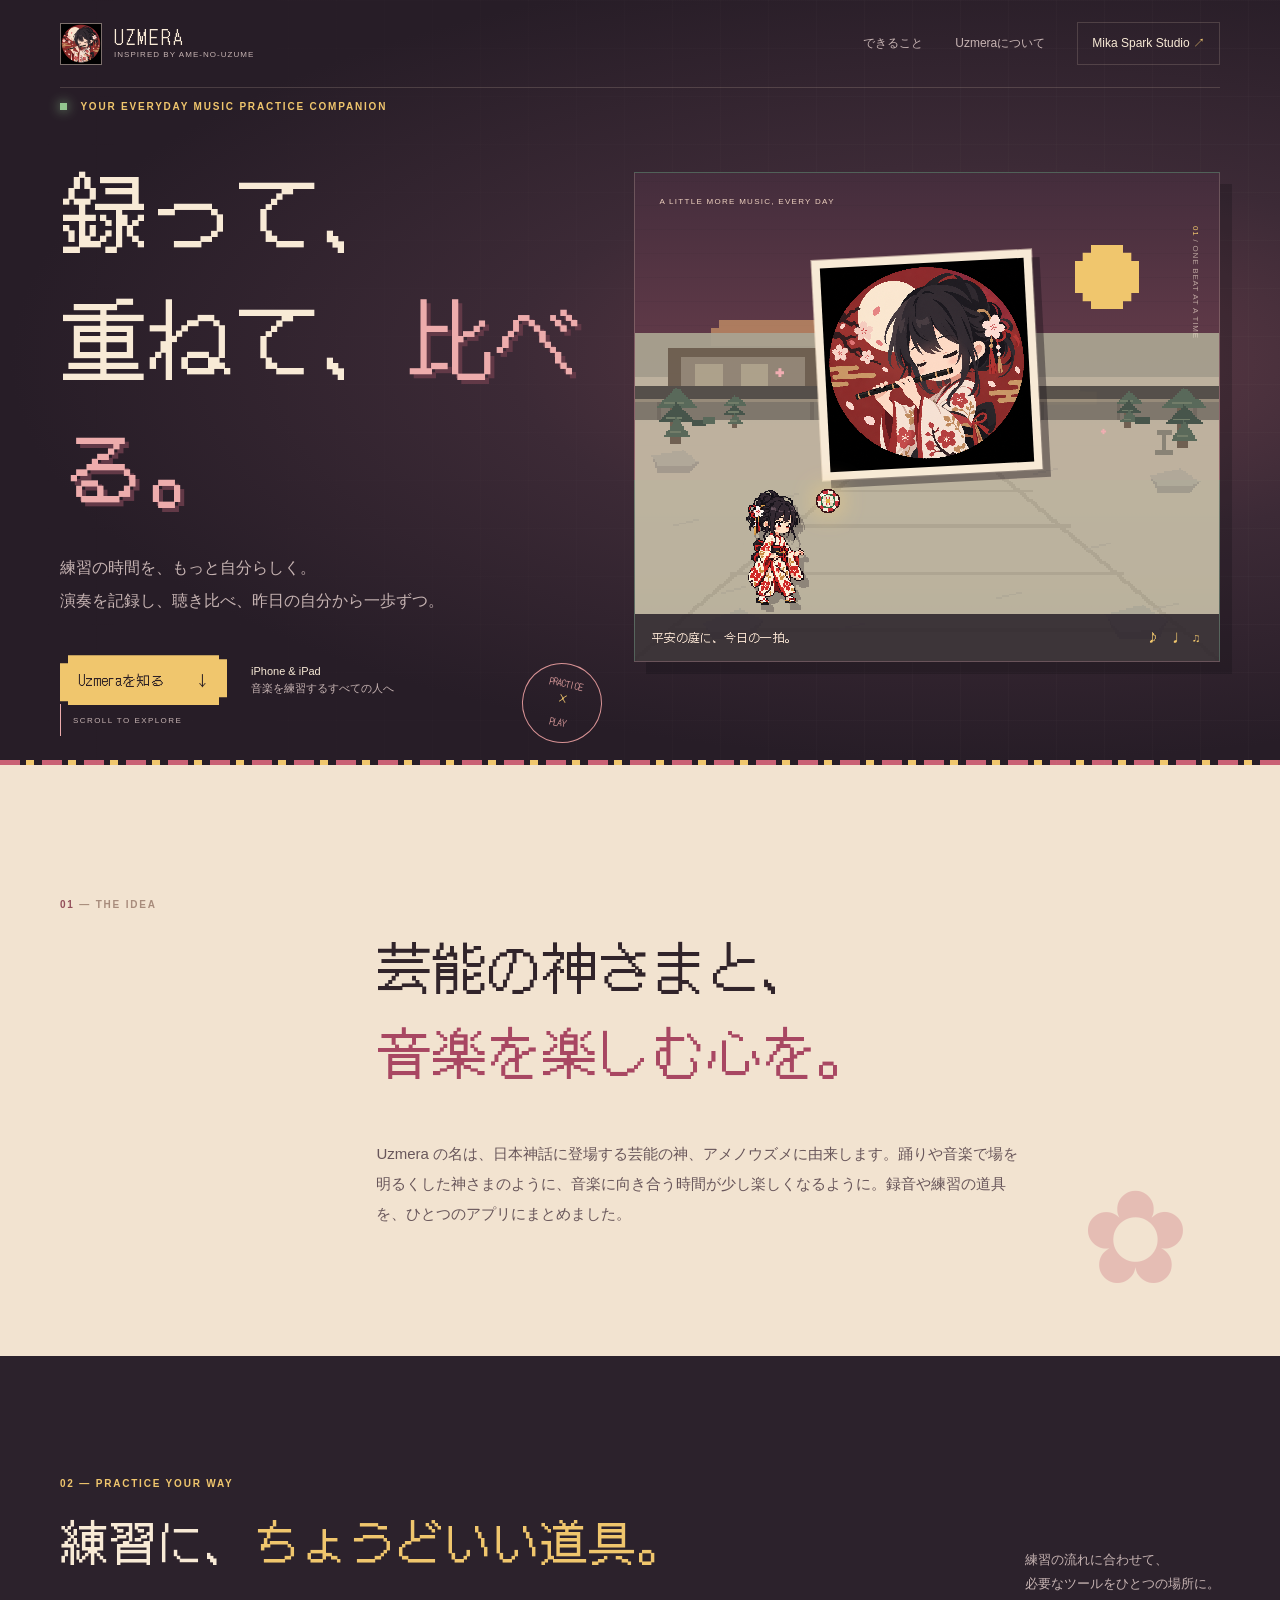
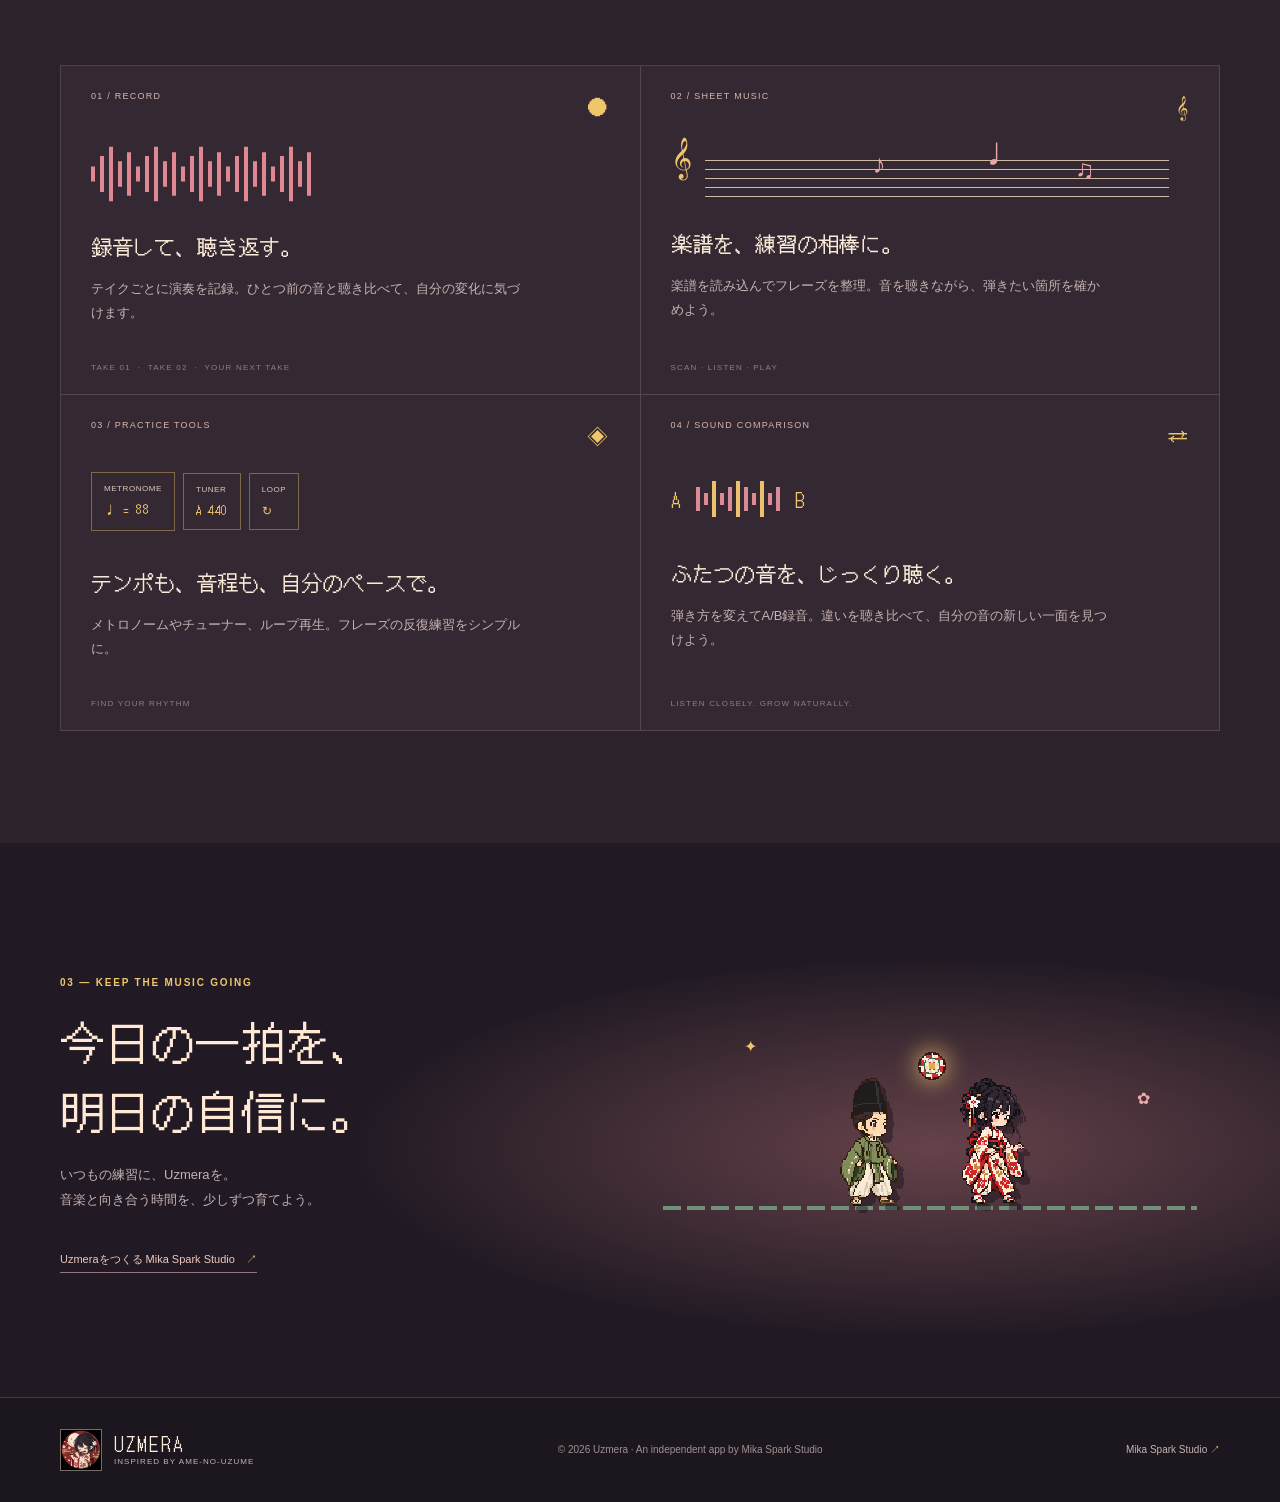
==== index.html @ f1067f34 "Build Uzmera pixel art landing page" ====
<!doctype html>
<html lang="ja">
<head>
  <meta charset="utf-8">
  <meta name="viewport" content="width=device-width, initial-scale=1">
  <meta name="theme-color" content="#281b25">
  <meta name="description" content="録って、重ねて、比べる。Uzmeraは毎日の音楽練習を支えるiPhone・iPadアプリです。">
  <meta property="og:type" content="website">
  <meta property="og:title" content="Uzmera — 音楽練習を、もっと自由に。">
  <meta property="og:description" content="録って、重ねて、比べる。練習を支える音楽ツール。">
  <meta property="og:url" content="https://uzmera.mikaspark.com/">
  <meta property="og:image" content="https://uzmera.mikaspark.com/assets/kemari-garden.png">
  <title>Uzmera — 音楽練習を、もっと自由に。</title>
  <link rel="icon" href="assets/uzmera-app-icon.png" type="image/png">
  <link rel="stylesheet" href="styles.css">
</head>
<body>
  <a class="skip-link" href="#main">本文へ</a>
  <header class="topbar wrap">
    <a class="brand" href="#top" aria-label="Uzmera ホーム"><img class="brand-icon" src="assets/uzmera-app-icon.png" width="512" height="512" alt=""><span>UZMERA<small> INSPIRED BY AME-NO-UZUME</small></span></a>
    <nav aria-label="メインナビゲーション"><a href="#features">できること</a><a href="#about">Uzmeraについて</a><a class="nav-cta" href="https://mikaspark.com/">Mika Spark Studio <span aria-hidden="true">↗</span></a></nav>
  </header>
  <main id="main">
    <section class="hero" id="top">
      <div class="hero-grid"></div>
      <div class="hero-inner wrap">
        <div class="hero-copy">
          <p class="eyebrow"><span class="live-dot"></span> YOUR EVERYDAY MUSIC PRACTICE COMPANION</p>
          <h1>録って、<br>重ねて、<em>比べる。</em></h1>
          <p class="hero-lead">練習の時間を、もっと自分らしく。<br>演奏を記録し、聴き比べ、昨日の自分から一歩ずつ。</p>
          <div class="hero-actions"><a class="pixel-button" href="#features">Uzmeraを知る <span aria-hidden="true">↓</span></a><p>iPhone &amp; iPad<br><span>音楽を練習するすべての人へ</span></p></div>
          <div class="hero-stamp" aria-hidden="true">PRACTICE<br><b>×</b><br>PLAY</div>
        </div>
        <div class="hero-stage" aria-label="けまりが毬を蹴る庭のピクセルアート">
          <div class="stage-sun"></div><div class="stage-cloud cloud-one"></div><div class="stage-cloud cloud-two"></div>
          <span class="stage-label">A LITTLE MORE MUSIC, EVERY DAY</span>
          <div class="app-icon-plaque"><img src="assets/uzmera-app-icon.png" width="512" height="512" alt="Uzmera アプリアイコン：桜と月を背景に篠笛を奏でる少女"></div>
          <img class="garden" src="assets/kemari-garden.png" width="320" height="180" alt="桜の咲く庭のピクセルアート">
          <img class="player" src="assets/kemari-girl-idle.png" width="64" height="96" alt="毬を蹴る着物姿のけまり">
          <img class="ball" src="assets/kemari-ball.png" width="20" height="20" alt="" aria-hidden="true">
          <span class="pixel-petal petal-one"></span><span class="pixel-petal petal-two"></span><span class="pixel-petal petal-three"></span>
          <div class="stage-caption"><span>平安の庭に、今日の一拍。</span><span>♪  ♩  ♫</span></div>
          <div class="stage-counter"><span>01</span> / ONE BEAT AT A TIME</div>
        </div>
        <a class="scroll-note" href="#features"><span></span> SCROLL TO EXPLORE</a>
      </div>
      <div class="hero-bottom-line" aria-hidden="true"></div>
    </section>

    <section class="intro section-pad" id="about">
      <div class="wrap intro-grid">
        <p class="eyebrow section-index">01 <span>— THE IDEA</span></p>
        <div><h2>芸能の神さまと、<br><span class="text-pink">音楽を楽しむ心を。</span></h2><p class="section-copy">Uzmera の名は、日本神話に登場する芸能の神、アメノウズメに由来します。踊りや音楽で場を明るくした神さまのように、音楽に向き合う時間が少し楽しくなるように。録音や練習の道具を、ひとつのアプリにまとめました。</p></div>
        <div class="pixel-deco sakura-deco" aria-hidden="true">✿</div>
      </div>
    </section>

    <section class="features section-pad" id="features">
      <div class="wrap">
        <div class="section-heading"><div><p class="eyebrow">02 — PRACTICE YOUR WAY</p><h2>練習に、<span class="text-gold">ちょうどいい道具。</span></h2></div><p>練習の流れに合わせて、<br>必要なツールをひとつの場所に。</p></div>
        <div class="feature-grid">
          <article class="feature-card feature-record"><div class="card-top"><span>01 / RECORD</span><span class="card-symbol">●</span></div><div class="waveform" aria-hidden="true"><i></i><i></i><i></i><i></i><i></i><i></i><i></i><i></i><i></i><i></i><i></i><i></i><i></i><i></i><i></i><i></i><i></i><i></i><i></i><i></i><i></i><i></i><i></i><i></i><i></i></div><h3>録音して、聴き返す。</h3><p>テイクごとに演奏を記録。ひとつ前の音と聴き比べて、自分の変化に気づけます。</p><span class="card-foot">TAKE 01 &nbsp;·&nbsp; TAKE 02 &nbsp;·&nbsp; YOUR NEXT TAKE</span></article>
          <article class="feature-card feature-score"><div class="card-top"><span>02 / SHEET MUSIC</span><span class="card-symbol">𝄞</span></div><div class="staff-art" aria-hidden="true"><div class="staff-lines"></div><span>𝄞</span><i>♪</i><b>♩</b><em>♫</em></div><h3>楽譜を、練習の相棒に。</h3><p>楽譜を読み込んでフレーズを整理。音を聴きながら、弾きたい箇所を確かめよう。</p><span class="card-foot">SCAN · LISTEN · PLAY</span></article>
          <article class="feature-card feature-tools"><div class="card-top"><span>03 / PRACTICE TOOLS</span><span class="card-symbol">◈</span></div><div class="tool-chips"><span>METRONOME <b>♩ = 88</b></span><span>TUNER <b>A 440</b></span><span>LOOP <b>↻</b></span></div><h3>テンポも、音程も、自分のペースで。</h3><p>メトロノームやチューナー、ループ再生。フレーズの反復練習をシンプルに。</p><span class="card-foot">FIND YOUR RHYTHM</span></article>
          <article class="feature-card feature-compare"><div class="card-top"><span>04 / SOUND COMPARISON</span><span class="card-symbol">⇄</span></div><div class="compare-art" aria-hidden="true"><span>A</span><div><i></i><i></i><i></i><i></i><i></i><i></i><i></i><i></i><i></i><i></i><i></i></div><span>B</span></div><h3>ふたつの音を、じっくり聴く。</h3><p>弾き方を変えてA/B録音。違いを聴き比べて、自分の音の新しい一面を見つけよう。</p><span class="card-foot">LISTEN CLOSELY. GROW NATURALLY.</span></article>
        </div>
      </div>
    </section>

    <section class="closing section-pad">
      <div class="wrap closing-inner"><div class="closing-copy"><p class="eyebrow">03 — KEEP THE MUSIC GOING</p><h2>今日の一拍を、<br>明日の自信に。</h2><p>いつもの練習に、Uzmeraを。<br>音楽と向き合う時間を、少しずつ育てよう。</p><a class="studio-link" href="https://mikaspark.com/">Uzmeraをつくる Mika Spark Studio <span>↗</span></a></div><div class="closing-art"><img src="assets/kemari-eboshi.png" width="64" height="96" alt="烏帽子をかぶったけまり"><img src="assets/kemari-girl-idle.png" width="64" height="96" alt="着物姿のけまり"><img class="closing-ball" src="assets/kemari-ball.png" width="20" height="20" alt="" aria-hidden="true"><div class="ground-line"></div><span class="closing-sparkle sparkle-a">✦</span><span class="closing-sparkle sparkle-b">✿</span></div></div>
    </section>
  </main>
  <footer class="footer"><div class="wrap footer-inner"><a class="brand" href="#top"><img class="brand-icon" src="assets/uzmera-app-icon.png" width="512" height="512" alt=""><span>UZMERA<small> INSPIRED BY AME-NO-UZUME</small></span></a><p>© 2026 Uzmera · An independent app by Mika Spark Studio</p><a href="https://mikaspark.com/">Mika Spark Studio <span>↗</span></a></div></footer>
</body>
</html>
---- styles.css ----
@font-face{font-family:DotGothic16;src:url("assets/DotGothic16-Regular.ttf") format("truetype");font-display:swap} :root{color-scheme:dark;--ink:#271d27;--ink2:#322430;--rose:#c96074;--rose-light:#edacac;--gold:#f0c66d;--paper:#f8ead6;--muted:#c6b3b2;--line:rgb(255 230 206 / 16%);font-family:ui-sans-serif,-apple-system,BlinkMacSystemFont,"Segoe UI","Noto Sans JP",sans-serif;background:var(--ink);color:var(--paper);font-synthesis:none;text-rendering:optimizeLegibility;-webkit-font-smoothing:antialiased}*{box-sizing:border-box}html{scroll-behavior:smooth;scroll-padding-top:90px}body{margin:0;min-width:320px;background:var(--ink)}a{color:inherit}img{display:block;max-width:100%}.wrap{width:min(1160px,calc(100% - 64px));margin-inline:auto}.skip-link{position:fixed;z-index:20;top:10px;left:12px;padding:10px 16px;background:var(--gold);color:var(--ink);transform:translateY(-150%)}.skip-link:focus{transform:translateY(0)}.topbar{height:88px;position:absolute;inset:0 0 auto;z-index:5;display:flex;align-items:center;justify-content:space-between;border-bottom:1px solid var(--line)}.brand{display:flex;align-items:center;gap:12px;text-decoration:none;font:700 18px/1 DotGothic16,monospace;letter-spacing:.12em}.brand-icon{width:42px;height:42px;object-fit:cover;border:1px solid rgb(255 237 213 / 40%);image-rendering:auto}.brand small{display:block;margin-top:5px;color:var(--muted);font:8px/1.2 ui-sans-serif,sans-serif;letter-spacing:.13em}.topbar nav{display:flex;align-items:center;gap:32px}.topbar nav a,.footer-inner>a:last-child{font-size:12px;text-decoration:none;color:var(--muted)}.topbar nav a:hover,.footer-inner>a:last-child:hover{color:var(--gold)}.topbar nav .nav-cta{padding:12px 14px;border:1px solid var(--line);color:var(--paper)}.nav-cta span,.footer-inner>a:last-child span{color:var(--gold)}.hero{min-height:760px;position:relative;overflow:hidden;background:radial-gradient(ellipse at 77% 47%,#633c48 0,#3c2a36 34%,transparent 70%),var(--ink)}.hero-grid{position:absolute;inset:0;background-image:linear-gradient(rgb(248 234 214 / 2%) 1px,transparent 1px),linear-gradient(90deg,rgb(248 234 214 / 2%) 1px,transparent 1px);background-size:48px 48px;mask-image:linear-gradient(90deg,transparent,#000 72%)}.hero-inner{min-height:760px;position:relative;display:grid;grid-template-columns:1fr 1.06fr;align-items:center;gap:22px;padding-top:74px}.hero-copy{position:relative;z-index:2;padding-bottom:34px}.eyebrow{color:var(--gold);font-size:10px;font-weight:750;letter-spacing:.18em}.live-dot{display:inline-block;width:7px;height:7px;margin-right:9px;background:#93c58f;box-shadow:0 0 12px #93c58f;image-rendering:pixelated}.hero h1{margin:32px 0 26px;font:400 clamp(52px,7vw,86px)/1.48 DotGothic16,monospace;letter-spacing:.01em}.hero h1 em{color:var(--rose-light);font-style:normal;text-shadow:4px 4px 0 #623947}.hero-lead{color:var(--muted);font-size:16px;line-height:2.05}.hero-actions{display:flex;align-items:center;gap:24px;margin-top:34px}.pixel-button{display:inline-flex;align-items:center;gap:32px;padding:15px 18px;border:0;color:#2c2024;background:var(--gold);font:14px DotGothic16,monospace;text-decoration:none;clip-path:polygon(8px 0,calc(100% - 8px) 0,calc(100% - 8px) 4px,100% 4px,100% calc(100% - 8px),calc(100% - 8px) calc(100% - 8px),calc(100% - 8px) 100%,8px 100%,8px calc(100% - 4px),0 calc(100% - 4px),0 8px,8px 8px)}.pixel-button:hover{background:#f8dc9b;transform:translateY(-2px)}.hero-actions p{font-size:11px;line-height:1.6}.hero-actions p span{color:var(--muted)}.hero-stamp{position:absolute;right:10px;bottom:0;width:80px;height:80px;border:1px solid #d99395;border-radius:50%;display:grid;place-content:center;text-align:center;color:#e4a2a2;font:9px/1.25 DotGothic16;transform:rotate(13deg)}.hero-stamp b{font-size:13px;color:var(--gold)}.hero-stage{height:490px;position:relative;isolation:isolate;overflow:hidden;border:1px solid rgb(255 232 209 / 20%);background:linear-gradient(180deg,#442d3c 0%,#774452 63%,#52645a 63%,#263e3b 100%);box-shadow:12px 12px 0 rgb(12 9 15 / 24%);image-rendering:pixelated}.hero-stage::after{content:"";position:absolute;z-index:-1;inset:0;background:repeating-linear-gradient(0deg,transparent 0 23px,rgb(23 24 31 / 11%) 24px);pointer-events:none}.stage-sun{position:absolute;top:72px;right:80px;width:64px;height:64px;background:var(--gold);box-shadow:0 0 0 8px rgb(240 198 109 / 8%),0 0 45px rgb(240 198 109 / 33%);clip-path:polygon(25% 0,75% 0,75% 12%,88% 12%,88% 25%,100% 25%,100% 75%,88% 75%,88% 88%,75% 88%,75% 100%,25% 100%,25% 88%,12% 88%,12% 75%,0 75%,0 25%,12% 25%,12% 12%,25% 12%)}.stage-cloud{position:absolute;width:104px;height:18px;background:#dfa66e;opacity:.62;box-shadow:8px -8px #dfa66e,32px -8px #dfa66e,40px 0 #dfa66e,56px 0 #dfa66e;image-rendering:pixelated}.cloud-one{left:13%;top:155px}.cloud-two{right:25%;top:216px;transform:scale(.7)}.stage-label{position:absolute;top:24px;left:24px;color:#eed1bf;font-size:8px;letter-spacing:.16em}.app-icon-plaque{position:absolute;z-index:2;top:82px;left:50%;width:clamp(145px,39%,220px);aspect-ratio:1;padding:8px;background:#f8ead6;box-shadow:8px 8px 0 rgb(27 19 28 / 42%),0 0 0 1px rgb(255 237 213 / 58%);transform:translateX(-50%) rotate(-3deg)}.app-icon-plaque img{width:100%;height:100%;object-fit:cover}.garden{position:absolute;bottom:0;left:0;width:100%;height:auto;image-rendering:pixelated;opacity:.95}.player{position:absolute;z-index:2;bottom:54px;left:17%;width:80px;height:120px;object-fit:contain;image-rendering:pixelated;filter:drop-shadow(5px 7px 0 rgb(36 28 37 / 30%))}.ball{position:absolute;z-index:3;bottom:148px;left:31%;width:24px;height:24px;image-rendering:pixelated;filter:drop-shadow(0 0 13px #f3d083)}.pixel-petal{position:absolute;width:9px;height:9px;background:#f0adb1;clip-path:polygon(33% 0,66% 0,66% 33%,100% 33%,100% 66%,66% 66%,66% 100%,33% 100%,33% 66%,0 66%,0 33%,33% 33%)}.petal-one{top:40%;left:24%}.petal-two{top:52%;right:19%;transform:scale(.65)}.petal-three{top:28%;right:42%;transform:scale(.45)}.stage-caption{position:absolute;z-index:3;inset:auto 0 0;display:flex;justify-content:space-between;padding:14px 17px;color:#ffead8;background:rgb(37 28 38 / 83%);font:12px DotGothic16,monospace}.stage-caption span:last-child{color:var(--gold);letter-spacing:.2em}.stage-counter{position:absolute;right:19px;top:53px;color:rgb(250 232 215 / 62%);font-size:8px;letter-spacing:.1em;writing-mode:vertical-rl}.stage-counter span{color:var(--gold)}.scroll-note{position:absolute;bottom:24px;left:0;display:flex;align-items:center;gap:12px;color:var(--muted);font-size:8px;letter-spacing:.18em;text-decoration:none}.scroll-note span{width:1px;height:32px;background:var(--rose-light)}.hero-bottom-line{height:5px;background:repeating-linear-gradient(90deg,var(--rose) 0 20px,transparent 20px 26px,var(--gold) 26px 34px,transparent 34px 42px)}.section-pad{padding:112px 0}.intro{position:relative;background:#f2e3d0;color:#31242a;overflow:hidden}.intro-grid{display:grid;grid-template-columns:.52fr 1.48fr;gap:20px}.section-index{color:#93505b;padding-top:12px}.section-index span{color:#a88c7c}.intro h2,.section-heading h2,.closing h2{font:400 clamp(34px,4.4vw,55px)/1.55 DotGothic16,monospace;letter-spacing:0}.text-pink{color:#a84762}.section-copy{max-width:650px;margin-top:23px;color:#68565a;font-size:15px;line-height:2}.pixel-deco{position:absolute;color:#cf7883;opacity:.35;font-size:130px}.sakura-deco{right:7%;bottom:6%;font-family:DotGothic16}.features{background:#2c222c}.section-heading{display:flex;align-items:end;justify-content:space-between;gap:30px;margin-bottom:48px}.section-heading h2{margin-top:14px;font-size:clamp(30px,4vw,48px)}.text-gold{color:var(--gold)}.section-heading>p{padding-bottom:7px;color:var(--muted);font-size:13px;line-height:1.9}.feature-grid{display:grid;grid-template-columns:1fr 1fr;border-top:1px solid var(--line);border-left:1px solid var(--line)}.feature-card{min-height:318px;position:relative;padding:25px 30px 55px;border-right:1px solid var(--line);border-bottom:1px solid var(--line);background:#342832;overflow:hidden;transition:background .2s}.feature-card:hover{background:#3c2c36}.card-top{display:flex;justify-content:space-between;color:#d6b6ad;font-size:9px;letter-spacing:.14em}.card-symbol{color:var(--gold);font:21px DotGothic16}.feature-card h3{margin:22px 0 10px;font:400 21px/1.6 DotGothic16,monospace}.feature-card p{max-width:440px;color:var(--muted);font-size:13px;line-height:1.9}.card-foot{position:absolute;bottom:22px;left:30px;color:#937c81;font-size:8px;letter-spacing:.15em}.waveform{height:68px;display:flex;align-items:center;gap:5px;margin-top:19px}.waveform i{width:4px;background:#df8793;box-shadow:2px 2px 0 #784650;clip-path:polygon(0 8%,100% 8%,100% 92%,0 92%)}.waveform i:nth-child(5n + 1){height:26%}.waveform i:nth-child(5n + 2){height:63%}.waveform i:nth-child(5n + 3){height:95%}.waveform i:nth-child(5n + 4){height:45%}.waveform i:nth-child(5n){height:76%}.staff-art{height:68px;position:relative;margin-top:16px;color:var(--gold);font:36px Georgia}.staff-lines{position:absolute;top:15px;left:34px;right:20px;height:46px;background:repeating-linear-gradient(to bottom,transparent 0 8px,#cfbba4 8px 9px)}.staff-art>span{position:relative;z-index:1}.staff-art i,.staff-art b,.staff-art em{position:absolute;top:13px;font-style:normal;font-size:26px;color:#eca6a7}.staff-art i{left:39%}.staff-art b{left:60%;top:0}.staff-art em{left:78%;top:18px}.tool-chips{height:84px;display:flex;align-items:center;gap:8px;margin-top:9px}.tool-chips span{padding:11px 12px;border:1px solid rgb(240 198 109 / 40%);color:#dfcaba;font-size:8px;letter-spacing:.07em}.tool-chips b{display:block;margin-top:7px;color:var(--gold);font:12px DotGothic16}.compare-art{height:72px;display:flex;align-items:center;gap:15px;margin-top:13px;color:var(--gold);font:18px DotGothic16}.compare-art>div{height:38px;display:flex;align-items:center;gap:4px}.compare-art i{width:4px;background:#d98a95}.compare-art i:nth-child(odd){height:24px}.compare-art i:nth-child(even){height:12px}.compare-art i:nth-child(3n){height:36px;background:#ecc16b}.closing{overflow:hidden;background:radial-gradient(ellipse at 73% 55%,#66424a,transparent 44%),#211a24}.closing-inner{min-height:330px;display:grid;grid-template-columns:1fr 1fr;align-items:center}.closing h2{margin:18px 0;color:#ffe8d4;font-size:45px}.closing-copy>p:not(.eyebrow){color:var(--muted);font-size:13px;line-height:1.9}.studio-link{display:inline-block;margin-top:27px;padding-bottom:5px;border-bottom:1px solid #967481;color:#f0c9bd;font-size:11px;text-decoration:none}.studio-link span{margin-left:8px;color:var(--gold)}.closing-art{height:250px;position:relative;display:flex;align-items:end;justify-content:center;gap:35px;padding-bottom:38px}.closing-art>img:not(.closing-ball){z-index:1;width:88px;height:132px;object-fit:contain;image-rendering:pixelated;filter:drop-shadow(6px 7px 0 rgb(19 14 23 / 42%))}.ground-line{position:absolute;right:4%;bottom:35px;left:4%;height:4px;background:repeating-linear-gradient(90deg,#719079 0 18px,transparent 18px 24px)}.closing-ball{position:absolute;top:57px;left:48%;width:28px;height:28px;image-rendering:pixelated;filter:drop-shadow(0 0 12px var(--gold))}.closing-sparkle{position:absolute;color:var(--gold)}.sparkle-a{left:18%;top:42px}.sparkle-b{right:12%;top:94px;color:var(--rose-light)}.footer{border-top:1px solid var(--line);background:#1c171e}.footer-inner{min-height:104px;display:flex;align-items:center;justify-content:space-between;gap:24px}.footer-inner p{color:#a38f91;font-size:10px}.footer-inner>a:last-child{font-size:10px}@media(max-width:800px){.wrap{width:min(100% - 40px,620px)}.topbar{height:72px}.topbar nav{gap:16px}.topbar nav>a:not(.nav-cta){display:none}.hero-inner{min-height:auto;grid-template-columns:1fr;padding-top:145px;padding-bottom:72px}.hero{min-height:auto}.hero-copy{padding-bottom:40px}.hero h1{font-size:clamp(50px,10vw,76px)}.hero-stage{height:min(72vw,440px);min-height:320px}.scroll-note{bottom:20px}.hero-stamp{right:0;bottom:3px;width:67px;height:67px;font-size:8px}.intro-grid{grid-template-columns:1fr;gap:16px}.section-pad{padding:78px 0}.section-index{padding:0}.sakura-deco{right:0;bottom:0;font-size:90px}.section-heading{align-items:start;flex-direction:column;margin-bottom:30px;gap:15px}.section-heading>p br{display:none}.feature-grid{grid-template-columns:1fr}.feature-card{min-height:305px}.closing-inner{grid-template-columns:1fr}.closing-art{height:210px}.footer-inner{padding-block:25px;align-items:flex-start;flex-direction:column;gap:17px}.footer-inner p{order:3}}@media(max-width:430px){.wrap{width:calc(100% - 32px)}.brand{font-size:15px}.brand small{font-size:7px}.brand-icon{width:36px;height:36px}.topbar nav .nav-cta{padding:10px 8px;font-size:10px}.hero-inner{padding-top:127px}.hero h1{font-size:48px}.hero-lead{font-size:14px}.hero-actions{gap:13px}.hero-actions p{font-size:10px}.hero-stage{min-height:285px}.player{left:11%;bottom:44px;width:66px;height:99px}.ball{bottom:126px;left:29%;width:20px;height:20px}.stage-caption{font-size:10px;padding:11px}.section-heading h2{font-size:31px}.intro h2{font-size:33px}.section-copy{font-size:13px}.feature-card{padding-inline:21px}.card-foot{left:21px}.closing h2{font-size:39px}.closing-art{gap:15px}.closing-art>img:not(.closing-ball){width:76px;height:114px}}@media(prefers-reduced-motion:reduce){*,*::before,*::after{scroll-behavior:auto!important;transition:none!important}}
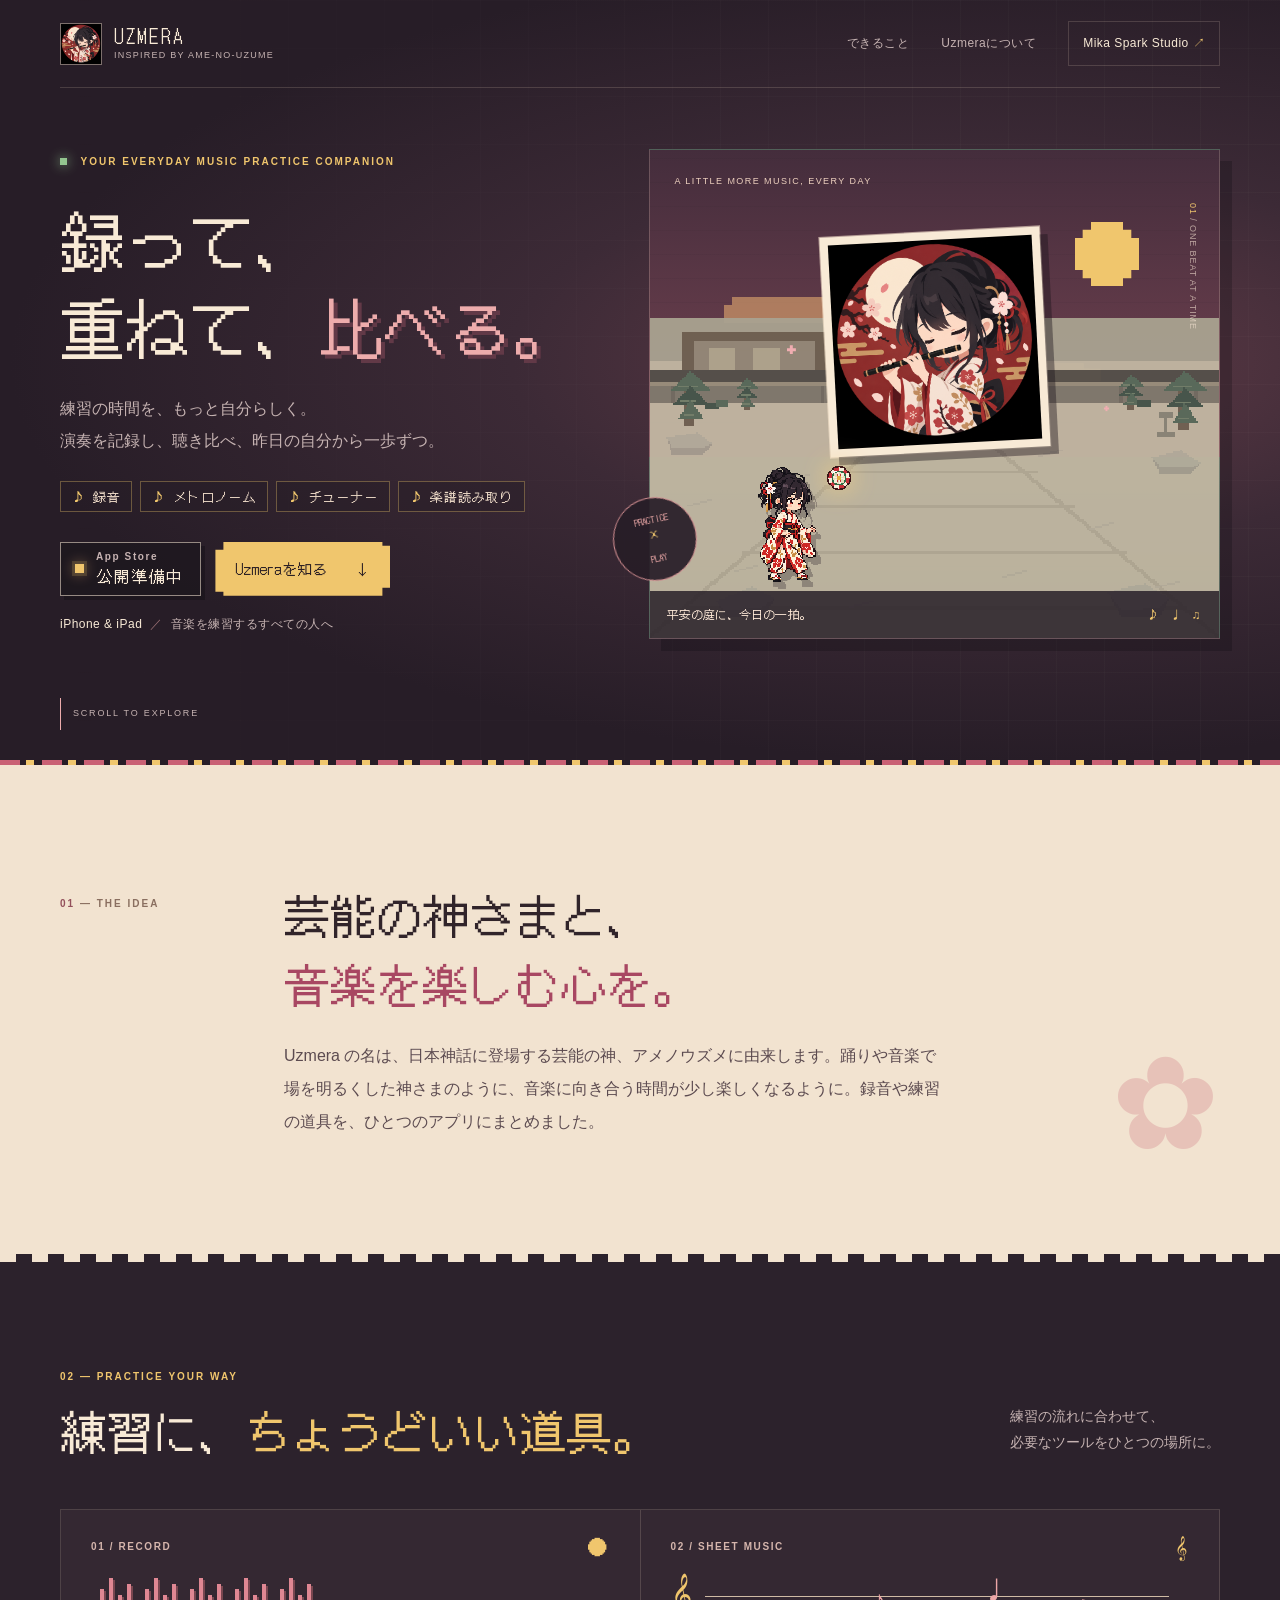
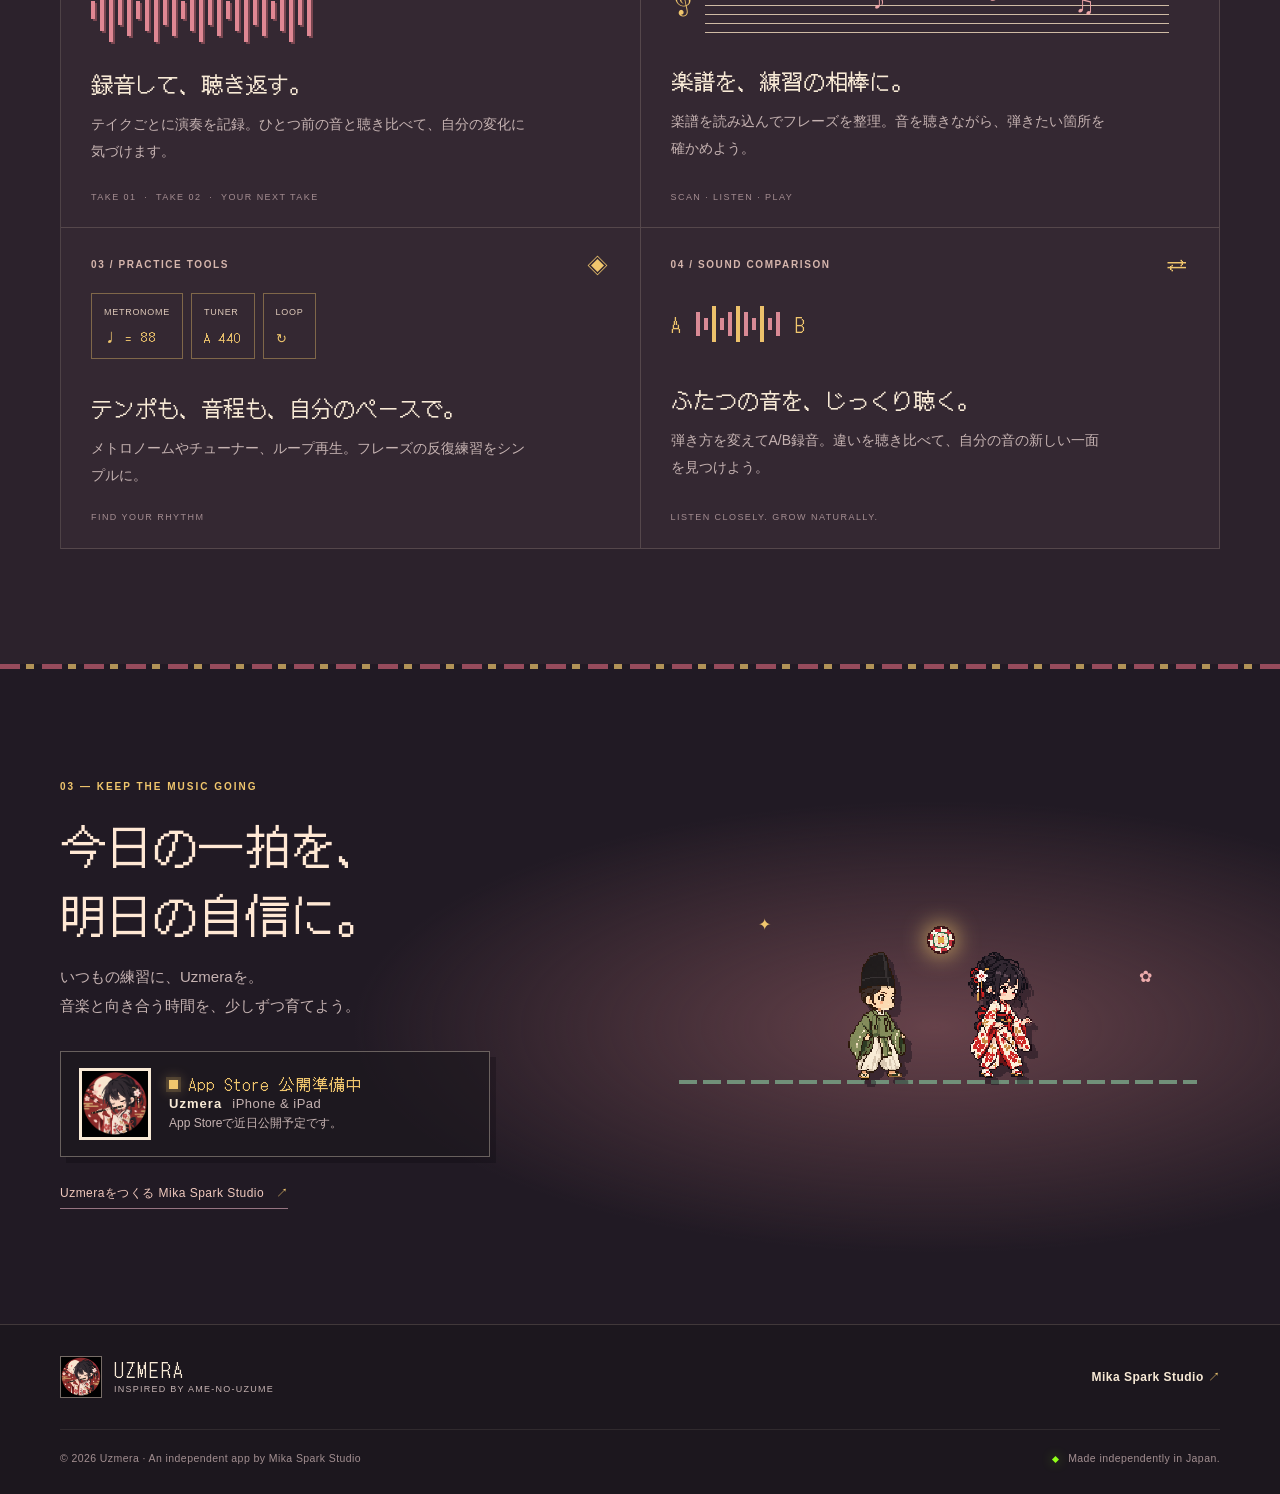
==== commit 6985289e: "Polish landing page: hero composition, release status CTA, section flow, footer Co-Authored-By: Clau" ====
--- a/index.html
+++ b/index.html
@@ -26,12 +26,18 @@
       <div class="hero-inner wrap">
         <div class="hero-copy">
           <p class="eyebrow"><span class="live-dot"></span> YOUR EVERYDAY MUSIC PRACTICE COMPANION</p>
-          <h1>録って、<br>重ねて、<em>比べる。</em></h1>
+          <h1><span>録って、</span><span>重ねて、<em>比べる。</em></span></h1>
           <p class="hero-lead">練習の時間を、もっと自分らしく。<br>演奏を記録し、聴き比べ、昨日の自分から一歩ずつ。</p>
-          <div class="hero-actions"><a class="pixel-button" href="#features">Uzmeraを知る <span aria-hidden="true">↓</span></a><p>iPhone &amp; iPad<br><span>音楽を練習するすべての人へ</span></p></div>
-          <div class="hero-stamp" aria-hidden="true">PRACTICE<br><b>×</b><br>PLAY</div>
+          <ul class="hero-tools" aria-label="Uzmeraの主な機能">
+            <li>録音</li><li>メトロノーム</li><li>チューナー</li><li>楽譜読み取り</li>
+          </ul>
+          <div class="hero-actions">
+            <p class="store-badge"><span class="store-badge-dot" aria-hidden="true"></span><span class="store-badge-text"><small>App Store</small>公開準備中</span></p>
+            <a class="pixel-button" href="#features">Uzmeraを知る <span aria-hidden="true">↓</span></a>
+          </div>
+          <p class="hero-audience">iPhone &amp; iPad<span>音楽を練習するすべての人へ</span></p>
         </div>
-        <div class="hero-stage" aria-label="けまりが毬を蹴る庭のピクセルアート">
+        <div class="hero-stage-frame"><div class="hero-stage" role="img" aria-label="けまりが毬を蹴る庭のピクセルアート">
           <div class="stage-sun"></div><div class="stage-cloud cloud-one"></div><div class="stage-cloud cloud-two"></div>
           <span class="stage-label">A LITTLE MORE MUSIC, EVERY DAY</span>
           <div class="app-icon-plaque"><img src="assets/uzmera-app-icon.png" width="512" height="512" alt="Uzmera アプリアイコン：桜と月を背景に篠笛を奏でる少女"></div>
@@ -41,7 +47,7 @@
           <span class="pixel-petal petal-one"></span><span class="pixel-petal petal-two"></span><span class="pixel-petal petal-three"></span>
           <div class="stage-caption"><span>平安の庭に、今日の一拍。</span><span>♪  ♩  ♫</span></div>
           <div class="stage-counter"><span>01</span> / ONE BEAT AT A TIME</div>
-        </div>
+        </div><div class="hero-stamp" aria-hidden="true">PRACTICE<br><b>×</b><br>PLAY</div></div>
         <a class="scroll-note" href="#features"><span></span> SCROLL TO EXPLORE</a>
       </div>
       <div class="hero-bottom-line" aria-hidden="true"></div>
@@ -50,27 +56,70 @@
     <section class="intro section-pad" id="about">
       <div class="wrap intro-grid">
         <p class="eyebrow section-index">01 <span>— THE IDEA</span></p>
-        <div><h2>芸能の神さまと、<br><span class="text-pink">音楽を楽しむ心を。</span></h2><p class="section-copy">Uzmera の名は、日本神話に登場する芸能の神、アメノウズメに由来します。踊りや音楽で場を明るくした神さまのように、音楽に向き合う時間が少し楽しくなるように。録音や練習の道具を、ひとつのアプリにまとめました。</p></div>
+        <div class="intro-body" data-reveal><h2>芸能の神さまと、<br><span class="text-pink">音楽を楽しむ心を。</span></h2><p class="section-copy">Uzmera の名は、日本神話に登場する芸能の神、アメノウズメに由来します。踊りや音楽で場を明るくした神さまのように、音楽に向き合う時間が少し楽しくなるように。録音や練習の道具を、ひとつのアプリにまとめました。</p></div>
         <div class="pixel-deco sakura-deco" aria-hidden="true">✿</div>
       </div>
     </section>
 
     <section class="features section-pad" id="features">
       <div class="wrap">
-        <div class="section-heading"><div><p class="eyebrow">02 — PRACTICE YOUR WAY</p><h2>練習に、<span class="text-gold">ちょうどいい道具。</span></h2></div><p>練習の流れに合わせて、<br>必要なツールをひとつの場所に。</p></div>
+        <div class="section-heading" data-reveal><div><p class="eyebrow">02 — PRACTICE YOUR WAY</p><h2>練習に、<span class="text-gold">ちょうどいい道具。</span></h2></div><p>練習の流れに合わせて、<br>必要なツールをひとつの場所に。</p></div>
         <div class="feature-grid">
-          <article class="feature-card feature-record"><div class="card-top"><span>01 / RECORD</span><span class="card-symbol">●</span></div><div class="waveform" aria-hidden="true"><i></i><i></i><i></i><i></i><i></i><i></i><i></i><i></i><i></i><i></i><i></i><i></i><i></i><i></i><i></i><i></i><i></i><i></i><i></i><i></i><i></i><i></i><i></i><i></i><i></i></div><h3>録音して、聴き返す。</h3><p>テイクごとに演奏を記録。ひとつ前の音と聴き比べて、自分の変化に気づけます。</p><span class="card-foot">TAKE 01 &nbsp;·&nbsp; TAKE 02 &nbsp;·&nbsp; YOUR NEXT TAKE</span></article>
-          <article class="feature-card feature-score"><div class="card-top"><span>02 / SHEET MUSIC</span><span class="card-symbol">𝄞</span></div><div class="staff-art" aria-hidden="true"><div class="staff-lines"></div><span>𝄞</span><i>♪</i><b>♩</b><em>♫</em></div><h3>楽譜を、練習の相棒に。</h3><p>楽譜を読み込んでフレーズを整理。音を聴きながら、弾きたい箇所を確かめよう。</p><span class="card-foot">SCAN · LISTEN · PLAY</span></article>
-          <article class="feature-card feature-tools"><div class="card-top"><span>03 / PRACTICE TOOLS</span><span class="card-symbol">◈</span></div><div class="tool-chips"><span>METRONOME <b>♩ = 88</b></span><span>TUNER <b>A 440</b></span><span>LOOP <b>↻</b></span></div><h3>テンポも、音程も、自分のペースで。</h3><p>メトロノームやチューナー、ループ再生。フレーズの反復練習をシンプルに。</p><span class="card-foot">FIND YOUR RHYTHM</span></article>
-          <article class="feature-card feature-compare"><div class="card-top"><span>04 / SOUND COMPARISON</span><span class="card-symbol">⇄</span></div><div class="compare-art" aria-hidden="true"><span>A</span><div><i></i><i></i><i></i><i></i><i></i><i></i><i></i><i></i><i></i><i></i><i></i></div><span>B</span></div><h3>ふたつの音を、じっくり聴く。</h3><p>弾き方を変えてA/B録音。違いを聴き比べて、自分の音の新しい一面を見つけよう。</p><span class="card-foot">LISTEN CLOSELY. GROW NATURALLY.</span></article>
+          <article class="feature-card feature-record" data-reveal><div class="card-top"><span>01 / RECORD</span><span class="card-symbol">●</span></div><div class="waveform" aria-hidden="true"><i></i><i></i><i></i><i></i><i></i><i></i><i></i><i></i><i></i><i></i><i></i><i></i><i></i><i></i><i></i><i></i><i></i><i></i><i></i><i></i><i></i><i></i><i></i><i></i><i></i></div><h3>録音して、聴き返す。</h3><p>テイクごとに演奏を記録。ひとつ前の音と聴き比べて、自分の変化に気づけます。</p><span class="card-foot">TAKE 01 &nbsp;·&nbsp; TAKE 02 &nbsp;·&nbsp; YOUR NEXT TAKE</span></article>
+          <article class="feature-card feature-score" data-reveal><div class="card-top"><span>02 / SHEET MUSIC</span><span class="card-symbol">𝄞</span></div><div class="staff-art" aria-hidden="true"><div class="staff-lines"></div><span>𝄞</span><i>♪</i><b>♩</b><em>♫</em></div><h3>楽譜を、練習の相棒に。</h3><p>楽譜を読み込んでフレーズを整理。音を聴きながら、弾きたい箇所を確かめよう。</p><span class="card-foot">SCAN · LISTEN · PLAY</span></article>
+          <article class="feature-card feature-tools" data-reveal><div class="card-top"><span>03 / PRACTICE TOOLS</span><span class="card-symbol">◈</span></div><div class="tool-chips"><span>METRONOME <b>♩ = 88</b></span><span>TUNER <b>A 440</b></span><span>LOOP <b>↻</b></span></div><h3>テンポも、音程も、自分のペースで。</h3><p>メトロノームやチューナー、ループ再生。フレーズの反復練習をシンプルに。</p><span class="card-foot">FIND YOUR RHYTHM</span></article>
+          <article class="feature-card feature-compare" data-reveal><div class="card-top"><span>04 / SOUND COMPARISON</span><span class="card-symbol">⇄</span></div><div class="compare-art" aria-hidden="true"><span>A</span><div><i></i><i></i><i></i><i></i><i></i><i></i><i></i><i></i><i></i><i></i><i></i></div><span>B</span></div><h3>ふたつの音を、じっくり聴く。</h3><p>弾き方を変えてA/B録音。違いを聴き比べて、自分の音の新しい一面を見つけよう。</p><span class="card-foot">LISTEN CLOSELY. GROW NATURALLY.</span></article>
         </div>
       </div>
     </section>
 
     <section class="closing section-pad">
-      <div class="wrap closing-inner"><div class="closing-copy"><p class="eyebrow">03 — KEEP THE MUSIC GOING</p><h2>今日の一拍を、<br>明日の自信に。</h2><p>いつもの練習に、Uzmeraを。<br>音楽と向き合う時間を、少しずつ育てよう。</p><a class="studio-link" href="https://mikaspark.com/">Uzmeraをつくる Mika Spark Studio <span>↗</span></a></div><div class="closing-art"><img src="assets/kemari-eboshi.png" width="64" height="96" alt="烏帽子をかぶったけまり"><img src="assets/kemari-girl-idle.png" width="64" height="96" alt="着物姿のけまり"><img class="closing-ball" src="assets/kemari-ball.png" width="20" height="20" alt="" aria-hidden="true"><div class="ground-line"></div><span class="closing-sparkle sparkle-a">✦</span><span class="closing-sparkle sparkle-b">✿</span></div></div>
+      <div class="wrap closing-inner"><div class="closing-copy" data-reveal><p class="eyebrow">03 — KEEP THE MUSIC GOING</p><h2>今日の一拍を、<br>明日の自信に。</h2><p>いつもの練習に、Uzmeraを。<br>音楽と向き合う時間を、少しずつ育てよう。</p>
+          <div class="release-card">
+            <img src="assets/uzmera-app-icon.png" width="512" height="512" alt="" loading="lazy" decoding="async">
+            <div>
+              <p class="release-status"><span class="store-badge-dot" aria-hidden="true"></span>App Store 公開準備中</p>
+              <p class="release-name">Uzmera<span>iPhone &amp; iPad</span></p>
+              <p class="release-note">App Storeで近日公開予定です。</p>
+            </div>
+          </div>
+          <a class="studio-link" href="https://mikaspark.com/">Uzmeraをつくる Mika Spark Studio <span>↗</span></a></div><div class="closing-art"><img src="assets/kemari-eboshi.png" width="64" height="96" alt="烏帽子をかぶったけまり" loading="lazy" decoding="async"><img src="assets/kemari-girl-idle.png" width="64" height="96" alt="着物姿のけまり" loading="lazy" decoding="async"><img class="closing-ball" src="assets/kemari-ball.png" width="20" height="20" alt="" aria-hidden="true"><div class="ground-line"></div><span class="closing-sparkle sparkle-a">✦</span><span class="closing-sparkle sparkle-b">✿</span></div></div>
     </section>
   </main>
-  <footer class="footer"><div class="wrap footer-inner"><a class="brand" href="#top"><img class="brand-icon" src="assets/uzmera-app-icon.png" width="512" height="512" alt=""><span>UZMERA<small> INSPIRED BY AME-NO-UZUME</small></span></a><p>© 2026 Uzmera · An independent app by Mika Spark Studio</p><a href="https://mikaspark.com/">Mika Spark Studio <span>↗</span></a></div></footer>
+  <footer class="footer"><div class="wrap footer-inner"><a class="brand" href="#top"><img class="brand-icon" src="assets/uzmera-app-icon.png" width="512" height="512" alt=""><span>UZMERA<small> INSPIRED BY AME-NO-UZUME</small></span></a><a class="footer-studio" href="https://mikaspark.com/">Mika Spark Studio <span>↗</span></a></div><div class="wrap footer-bottom"><p>© 2026 Uzmera · An independent app by Mika Spark Studio</p><p class="footer-made">Made independently in Japan.</p></div></footer>
+  <script>
+    // スクロール出現（IntersectionObserverのみ・ライブラリなし）。JSが動かない環境と prefers-reduced-motion では何も隠さない。
+    (function () {
+      if (!("IntersectionObserver" in window) || window.matchMedia("(prefers-reduced-motion: reduce)").matches) return;
+      var pending = [];
+      var viewport = window.innerHeight;
+      document.querySelectorAll("[data-reveal]").forEach(function (element) {
+        if (element.getBoundingClientRect().top < viewport * 0.92) element.setAttribute("data-revealed", "true");
+        else pending.push(element);
+      });
+      document.documentElement.classList.add("reveal-ready");
+      var observer = new IntersectionObserver(function (entries) {
+        entries.forEach(function (entry) {
+          if (!entry.isIntersecting) return;
+          entry.target.setAttribute("data-revealed", "true");
+          observer.unobserve(entry.target);
+        });
+      }, { rootMargin: "0px 0px -8% 0px", threshold: 0.08 });
+      pending.forEach(function (element) { observer.observe(element); });
+      var frame = 0;
+      window.addEventListener("scroll", function () {
+        if (frame) return;
+        frame = window.requestAnimationFrame(function () {
+          frame = 0;
+          pending.forEach(function (element) {
+            if (element.getAttribute("data-revealed") !== "true" && element.getBoundingClientRect().top < 0) {
+              element.setAttribute("data-revealed", "true");
+              observer.unobserve(element);
+            }
+          });
+        });
+      }, { passive: true });
+    })();
+  </script>
 </body>
 </html>
--- a/styles.css
+++ b/styles.css
@@ -1 +1,311 @@
-@font-face{font-family:DotGothic16;src:url("assets/DotGothic16-Regular.ttf") format("truetype");font-display:swap} :root{color-scheme:dark;--ink:#271d27;--ink2:#322430;--rose:#c96074;--rose-light:#edacac;--gold:#f0c66d;--paper:#f8ead6;--muted:#c6b3b2;--line:rgb(255 230 206 / 16%);font-family:ui-sans-serif,-apple-system,BlinkMacSystemFont,"Segoe UI","Noto Sans JP",sans-serif;background:var(--ink);color:var(--paper);font-synthesis:none;text-rendering:optimizeLegibility;-webkit-font-smoothing:antialiased}*{box-sizing:border-box}html{scroll-behavior:smooth;scroll-padding-top:90px}body{margin:0;min-width:320px;background:var(--ink)}a{color:inherit}img{display:block;max-width:100%}.wrap{width:min(1160px,calc(100% - 64px));margin-inline:auto}.skip-link{position:fixed;z-index:20;top:10px;left:12px;padding:10px 16px;background:var(--gold);color:var(--ink);transform:translateY(-150%)}.skip-link:focus{transform:translateY(0)}.topbar{height:88px;position:absolute;inset:0 0 auto;z-index:5;display:flex;align-items:center;justify-content:space-between;border-bottom:1px solid var(--line)}.brand{display:flex;align-items:center;gap:12px;text-decoration:none;font:700 18px/1 DotGothic16,monospace;letter-spacing:.12em}.brand-icon{width:42px;height:42px;object-fit:cover;border:1px solid rgb(255 237 213 / 40%);image-rendering:auto}.brand small{display:block;margin-top:5px;color:var(--muted);font:8px/1.2 ui-sans-serif,sans-serif;letter-spacing:.13em}.topbar nav{display:flex;align-items:center;gap:32px}.topbar nav a,.footer-inner>a:last-child{font-size:12px;text-decoration:none;color:var(--muted)}.topbar nav a:hover,.footer-inner>a:last-child:hover{color:var(--gold)}.topbar nav .nav-cta{padding:12px 14px;border:1px solid var(--line);color:var(--paper)}.nav-cta span,.footer-inner>a:last-child span{color:var(--gold)}.hero{min-height:760px;position:relative;overflow:hidden;background:radial-gradient(ellipse at 77% 47%,#633c48 0,#3c2a36 34%,transparent 70%),var(--ink)}.hero-grid{position:absolute;inset:0;background-image:linear-gradient(rgb(248 234 214 / 2%) 1px,transparent 1px),linear-gradient(90deg,rgb(248 234 214 / 2%) 1px,transparent 1px);background-size:48px 48px;mask-image:linear-gradient(90deg,transparent,#000 72%)}.hero-inner{min-height:760px;position:relative;display:grid;grid-template-columns:1fr 1.06fr;align-items:center;gap:22px;padding-top:74px}.hero-copy{position:relative;z-index:2;padding-bottom:34px}.eyebrow{color:var(--gold);font-size:10px;font-weight:750;letter-spacing:.18em}.live-dot{display:inline-block;width:7px;height:7px;margin-right:9px;background:#93c58f;box-shadow:0 0 12px #93c58f;image-rendering:pixelated}.hero h1{margin:32px 0 26px;font:400 clamp(52px,7vw,86px)/1.48 DotGothic16,monospace;letter-spacing:.01em}.hero h1 em{color:var(--rose-light);font-style:normal;text-shadow:4px 4px 0 #623947}.hero-lead{color:var(--muted);font-size:16px;line-height:2.05}.hero-actions{display:flex;align-items:center;gap:24px;margin-top:34px}.pixel-button{display:inline-flex;align-items:center;gap:32px;padding:15px 18px;border:0;color:#2c2024;background:var(--gold);font:14px DotGothic16,monospace;text-decoration:none;clip-path:polygon(8px 0,calc(100% - 8px) 0,calc(100% - 8px) 4px,100% 4px,100% calc(100% - 8px),calc(100% - 8px) calc(100% - 8px),calc(100% - 8px) 100%,8px 100%,8px calc(100% - 4px),0 calc(100% - 4px),0 8px,8px 8px)}.pixel-button:hover{background:#f8dc9b;transform:translateY(-2px)}.hero-actions p{font-size:11px;line-height:1.6}.hero-actions p span{color:var(--muted)}.hero-stamp{position:absolute;right:10px;bottom:0;width:80px;height:80px;border:1px solid #d99395;border-radius:50%;display:grid;place-content:center;text-align:center;color:#e4a2a2;font:9px/1.25 DotGothic16;transform:rotate(13deg)}.hero-stamp b{font-size:13px;color:var(--gold)}.hero-stage{height:490px;position:relative;isolation:isolate;overflow:hidden;border:1px solid rgb(255 232 209 / 20%);background:linear-gradient(180deg,#442d3c 0%,#774452 63%,#52645a 63%,#263e3b 100%);box-shadow:12px 12px 0 rgb(12 9 15 / 24%);image-rendering:pixelated}.hero-stage::after{content:"";position:absolute;z-index:-1;inset:0;background:repeating-linear-gradient(0deg,transparent 0 23px,rgb(23 24 31 / 11%) 24px);pointer-events:none}.stage-sun{position:absolute;top:72px;right:80px;width:64px;height:64px;background:var(--gold);box-shadow:0 0 0 8px rgb(240 198 109 / 8%),0 0 45px rgb(240 198 109 / 33%);clip-path:polygon(25% 0,75% 0,75% 12%,88% 12%,88% 25%,100% 25%,100% 75%,88% 75%,88% 88%,75% 88%,75% 100%,25% 100%,25% 88%,12% 88%,12% 75%,0 75%,0 25%,12% 25%,12% 12%,25% 12%)}.stage-cloud{position:absolute;width:104px;height:18px;background:#dfa66e;opacity:.62;box-shadow:8px -8px #dfa66e,32px -8px #dfa66e,40px 0 #dfa66e,56px 0 #dfa66e;image-rendering:pixelated}.cloud-one{left:13%;top:155px}.cloud-two{right:25%;top:216px;transform:scale(.7)}.stage-label{position:absolute;top:24px;left:24px;color:#eed1bf;font-size:8px;letter-spacing:.16em}.app-icon-plaque{position:absolute;z-index:2;top:82px;left:50%;width:clamp(145px,39%,220px);aspect-ratio:1;padding:8px;background:#f8ead6;box-shadow:8px 8px 0 rgb(27 19 28 / 42%),0 0 0 1px rgb(255 237 213 / 58%);transform:translateX(-50%) rotate(-3deg)}.app-icon-plaque img{width:100%;height:100%;object-fit:cover}.garden{position:absolute;bottom:0;left:0;width:100%;height:auto;image-rendering:pixelated;opacity:.95}.player{position:absolute;z-index:2;bottom:54px;left:17%;width:80px;height:120px;object-fit:contain;image-rendering:pixelated;filter:drop-shadow(5px 7px 0 rgb(36 28 37 / 30%))}.ball{position:absolute;z-index:3;bottom:148px;left:31%;width:24px;height:24px;image-rendering:pixelated;filter:drop-shadow(0 0 13px #f3d083)}.pixel-petal{position:absolute;width:9px;height:9px;background:#f0adb1;clip-path:polygon(33% 0,66% 0,66% 33%,100% 33%,100% 66%,66% 66%,66% 100%,33% 100%,33% 66%,0 66%,0 33%,33% 33%)}.petal-one{top:40%;left:24%}.petal-two{top:52%;right:19%;transform:scale(.65)}.petal-three{top:28%;right:42%;transform:scale(.45)}.stage-caption{position:absolute;z-index:3;inset:auto 0 0;display:flex;justify-content:space-between;padding:14px 17px;color:#ffead8;background:rgb(37 28 38 / 83%);font:12px DotGothic16,monospace}.stage-caption span:last-child{color:var(--gold);letter-spacing:.2em}.stage-counter{position:absolute;right:19px;top:53px;color:rgb(250 232 215 / 62%);font-size:8px;letter-spacing:.1em;writing-mode:vertical-rl}.stage-counter span{color:var(--gold)}.scroll-note{position:absolute;bottom:24px;left:0;display:flex;align-items:center;gap:12px;color:var(--muted);font-size:8px;letter-spacing:.18em;text-decoration:none}.scroll-note span{width:1px;height:32px;background:var(--rose-light)}.hero-bottom-line{height:5px;background:repeating-linear-gradient(90deg,var(--rose) 0 20px,transparent 20px 26px,var(--gold) 26px 34px,transparent 34px 42px)}.section-pad{padding:112px 0}.intro{position:relative;background:#f2e3d0;color:#31242a;overflow:hidden}.intro-grid{display:grid;grid-template-columns:.52fr 1.48fr;gap:20px}.section-index{color:#93505b;padding-top:12px}.section-index span{color:#a88c7c}.intro h2,.section-heading h2,.closing h2{font:400 clamp(34px,4.4vw,55px)/1.55 DotGothic16,monospace;letter-spacing:0}.text-pink{color:#a84762}.section-copy{max-width:650px;margin-top:23px;color:#68565a;font-size:15px;line-height:2}.pixel-deco{position:absolute;color:#cf7883;opacity:.35;font-size:130px}.sakura-deco{right:7%;bottom:6%;font-family:DotGothic16}.features{background:#2c222c}.section-heading{display:flex;align-items:end;justify-content:space-between;gap:30px;margin-bottom:48px}.section-heading h2{margin-top:14px;font-size:clamp(30px,4vw,48px)}.text-gold{color:var(--gold)}.section-heading>p{padding-bottom:7px;color:var(--muted);font-size:13px;line-height:1.9}.feature-grid{display:grid;grid-template-columns:1fr 1fr;border-top:1px solid var(--line);border-left:1px solid var(--line)}.feature-card{min-height:318px;position:relative;padding:25px 30px 55px;border-right:1px solid var(--line);border-bottom:1px solid var(--line);background:#342832;overflow:hidden;transition:background .2s}.feature-card:hover{background:#3c2c36}.card-top{display:flex;justify-content:space-between;color:#d6b6ad;font-size:9px;letter-spacing:.14em}.card-symbol{color:var(--gold);font:21px DotGothic16}.feature-card h3{margin:22px 0 10px;font:400 21px/1.6 DotGothic16,monospace}.feature-card p{max-width:440px;color:var(--muted);font-size:13px;line-height:1.9}.card-foot{position:absolute;bottom:22px;left:30px;color:#937c81;font-size:8px;letter-spacing:.15em}.waveform{height:68px;display:flex;align-items:center;gap:5px;margin-top:19px}.waveform i{width:4px;background:#df8793;box-shadow:2px 2px 0 #784650;clip-path:polygon(0 8%,100% 8%,100% 92%,0 92%)}.waveform i:nth-child(5n + 1){height:26%}.waveform i:nth-child(5n + 2){height:63%}.waveform i:nth-child(5n + 3){height:95%}.waveform i:nth-child(5n + 4){height:45%}.waveform i:nth-child(5n){height:76%}.staff-art{height:68px;position:relative;margin-top:16px;color:var(--gold);font:36px Georgia}.staff-lines{position:absolute;top:15px;left:34px;right:20px;height:46px;background:repeating-linear-gradient(to bottom,transparent 0 8px,#cfbba4 8px 9px)}.staff-art>span{position:relative;z-index:1}.staff-art i,.staff-art b,.staff-art em{position:absolute;top:13px;font-style:normal;font-size:26px;color:#eca6a7}.staff-art i{left:39%}.staff-art b{left:60%;top:0}.staff-art em{left:78%;top:18px}.tool-chips{height:84px;display:flex;align-items:center;gap:8px;margin-top:9px}.tool-chips span{padding:11px 12px;border:1px solid rgb(240 198 109 / 40%);color:#dfcaba;font-size:8px;letter-spacing:.07em}.tool-chips b{display:block;margin-top:7px;color:var(--gold);font:12px DotGothic16}.compare-art{height:72px;display:flex;align-items:center;gap:15px;margin-top:13px;color:var(--gold);font:18px DotGothic16}.compare-art>div{height:38px;display:flex;align-items:center;gap:4px}.compare-art i{width:4px;background:#d98a95}.compare-art i:nth-child(odd){height:24px}.compare-art i:nth-child(even){height:12px}.compare-art i:nth-child(3n){height:36px;background:#ecc16b}.closing{overflow:hidden;background:radial-gradient(ellipse at 73% 55%,#66424a,transparent 44%),#211a24}.closing-inner{min-height:330px;display:grid;grid-template-columns:1fr 1fr;align-items:center}.closing h2{margin:18px 0;color:#ffe8d4;font-size:45px}.closing-copy>p:not(.eyebrow){color:var(--muted);font-size:13px;line-height:1.9}.studio-link{display:inline-block;margin-top:27px;padding-bottom:5px;border-bottom:1px solid #967481;color:#f0c9bd;font-size:11px;text-decoration:none}.studio-link span{margin-left:8px;color:var(--gold)}.closing-art{height:250px;position:relative;display:flex;align-items:end;justify-content:center;gap:35px;padding-bottom:38px}.closing-art>img:not(.closing-ball){z-index:1;width:88px;height:132px;object-fit:contain;image-rendering:pixelated;filter:drop-shadow(6px 7px 0 rgb(19 14 23 / 42%))}.ground-line{position:absolute;right:4%;bottom:35px;left:4%;height:4px;background:repeating-linear-gradient(90deg,#719079 0 18px,transparent 18px 24px)}.closing-ball{position:absolute;top:57px;left:48%;width:28px;height:28px;image-rendering:pixelated;filter:drop-shadow(0 0 12px var(--gold))}.closing-sparkle{position:absolute;color:var(--gold)}.sparkle-a{left:18%;top:42px}.sparkle-b{right:12%;top:94px;color:var(--rose-light)}.footer{border-top:1px solid var(--line);background:#1c171e}.footer-inner{min-height:104px;display:flex;align-items:center;justify-content:space-between;gap:24px}.footer-inner p{color:#a38f91;font-size:10px}.footer-inner>a:last-child{font-size:10px}@media(max-width:800px){.wrap{width:min(100% - 40px,620px)}.topbar{height:72px}.topbar nav{gap:16px}.topbar nav>a:not(.nav-cta){display:none}.hero-inner{min-height:auto;grid-template-columns:1fr;padding-top:145px;padding-bottom:72px}.hero{min-height:auto}.hero-copy{padding-bottom:40px}.hero h1{font-size:clamp(50px,10vw,76px)}.hero-stage{height:min(72vw,440px);min-height:320px}.scroll-note{bottom:20px}.hero-stamp{right:0;bottom:3px;width:67px;height:67px;font-size:8px}.intro-grid{grid-template-columns:1fr;gap:16px}.section-pad{padding:78px 0}.section-index{padding:0}.sakura-deco{right:0;bottom:0;font-size:90px}.section-heading{align-items:start;flex-direction:column;margin-bottom:30px;gap:15px}.section-heading>p br{display:none}.feature-grid{grid-template-columns:1fr}.feature-card{min-height:305px}.closing-inner{grid-template-columns:1fr}.closing-art{height:210px}.footer-inner{padding-block:25px;align-items:flex-start;flex-direction:column;gap:17px}.footer-inner p{order:3}}@media(max-width:430px){.wrap{width:calc(100% - 32px)}.brand{font-size:15px}.brand small{font-size:7px}.brand-icon{width:36px;height:36px}.topbar nav .nav-cta{padding:10px 8px;font-size:10px}.hero-inner{padding-top:127px}.hero h1{font-size:48px}.hero-lead{font-size:14px}.hero-actions{gap:13px}.hero-actions p{font-size:10px}.hero-stage{min-height:285px}.player{left:11%;bottom:44px;width:66px;height:99px}.ball{bottom:126px;left:29%;width:20px;height:20px}.stage-caption{font-size:10px;padding:11px}.section-heading h2{font-size:31px}.intro h2{font-size:33px}.section-copy{font-size:13px}.feature-card{padding-inline:21px}.card-foot{left:21px}.closing h2{font-size:39px}.closing-art{gap:15px}.closing-art>img:not(.closing-ball){width:76px;height:114px}}@media(prefers-reduced-motion:reduce){*,*::before,*::after{scroll-behavior:auto!important;transition:none!important}}
+/* Uzmera — 素のHTML/CSS。ビルド手順なし。 */
+@font-face {
+  font-family: DotGothic16;
+  src: url("assets/DotGothic16-Regular.ttf") format("truetype");
+  font-display: swap;
+}
+
+:root {
+  color-scheme: dark;
+  --ink: #271d27;
+  --ink2: #322430;
+  --ink-deep: #1c171e;
+  --rose: #c96074;
+  --rose-light: #edacac;
+  --gold: #f0c66d;
+  --paper: #f8ead6;
+  --cream: #f2e3d0;
+  --muted: #c6b3b2;
+  --line: rgb(255 230 206 / 16%);
+  --leaf: #93c58f;
+  --studio-spark: #91ff19; /* Mika Spark Studio 公式サイトと共通の印 */
+  --pixel: DotGothic16, "Hiragino Kaku Gothic ProN", monospace;
+  --sans: ui-sans-serif, -apple-system, BlinkMacSystemFont, "Segoe UI", "Hiragino Sans", "Hiragino Kaku Gothic ProN", "Noto Sans JP", "Yu Gothic UI", Meiryo, sans-serif;
+  --ease: cubic-bezier(.2, .7, .2, 1);
+  font-family: var(--sans);
+  background: var(--ink);
+  color: var(--paper);
+  font-synthesis: none;
+  text-rendering: optimizeLegibility;
+  -webkit-font-smoothing: antialiased;
+  -webkit-text-size-adjust: 100%;
+}
+
+* { box-sizing: border-box; }
+html { scroll-behavior: smooth; scroll-padding-top: 90px; }
+body { margin: 0; min-width: 320px; background: var(--ink); line-height: 1.7; }
+a { color: inherit; }
+img { display: block; max-width: 100%; }
+h1, h2, h3, p, ul { margin: 0; }
+h1, h2, h3, p { line-break: strict; }
+:focus-visible { outline: 2px solid var(--gold); outline-offset: 4px; }
+::selection { color: var(--ink); background: var(--gold); }
+
+.wrap { width: min(1160px, calc(100% - 64px)); margin-inline: auto; }
+.skip-link { position: fixed; z-index: 20; top: 10px; left: 12px; padding: 10px 16px; background: var(--gold); color: var(--ink); line-height: 1.2; transform: translateY(-220%); }
+.skip-link:focus { transform: translateY(0); }
+
+.eyebrow { color: var(--gold); font-size: 10px; font-weight: 750; letter-spacing: .2em; line-height: 1.5; }
+
+/* ---------- Top bar ---------- */
+.topbar { height: 88px; position: absolute; inset: 0 0 auto; z-index: 5; display: flex; align-items: center; justify-content: space-between; border-bottom: 1px solid var(--line); }
+.brand { display: flex; align-items: center; gap: 12px; text-decoration: none; font: 700 18px/1 var(--pixel); letter-spacing: .12em; }
+.brand-icon { width: 42px; height: 42px; object-fit: cover; border: 1px solid rgb(255 237 213 / 40%); }
+.brand small { display: block; margin-top: 6px; color: var(--muted); font: 9px/1.2 var(--sans); letter-spacing: .14em; }
+.topbar nav { display: flex; align-items: center; gap: 32px; }
+.topbar nav a { position: relative; font-size: 12px; letter-spacing: .04em; text-decoration: none; color: var(--muted); transition: color .2s ease; }
+.topbar nav a:not(.nav-cta)::after { content: ""; position: absolute; inset: auto 0 -8px; height: 2px; background: var(--gold); transform: scaleX(0); transform-origin: left; transition: transform .28s var(--ease); }
+.topbar nav a:hover { color: var(--gold); }
+.topbar nav a:not(.nav-cta):hover::after { transform: scaleX(1); }
+.topbar nav .nav-cta { padding: 11px 14px; white-space: nowrap; border: 1px solid var(--line); color: var(--paper); transition: border-color .2s ease, background .2s ease, color .2s ease; }
+.topbar nav .nav-cta:hover { border-color: rgb(240 198 109 / 55%); background: rgb(240 198 109 / 7%); color: var(--paper); }
+.nav-cta span { display: inline-block; color: var(--gold); transition: transform .28s var(--ease); }
+.nav-cta:hover span, .studio-link:hover span, .footer-studio:hover span { transform: translate(2px, -2px); }
+
+/* ---------- Hero ---------- */
+.hero { position: relative; overflow: hidden; background: radial-gradient(ellipse at 77% 47%, #633c48 0, #3c2a36 34%, transparent 70%), var(--ink); }
+.hero-grid { position: absolute; inset: 0; background-image: linear-gradient(rgb(248 234 214 / 2.5%) 1px, transparent 1px), linear-gradient(90deg, rgb(248 234 214 / 2.5%) 1px, transparent 1px); background-size: 48px 48px; mask-image: linear-gradient(90deg, transparent, #000 72%); }
+.hero-inner { min-height: 760px; position: relative; display: grid; grid-template-columns: minmax(0, 1fr) minmax(0, 1.06fr); align-items: center; gap: clamp(28px, 4vw, 56px); padding: 132px 0 104px; }
+.hero-copy { position: relative; z-index: 2; }
+.live-dot { display: inline-block; width: 7px; height: 7px; margin-right: 9px; background: var(--leaf); box-shadow: 0 0 12px var(--leaf); }
+.hero h1 { margin: 26px 0 24px; font: 400 clamp(40px, 5vw, 64px)/1.36 var(--pixel); letter-spacing: .01em; }
+.hero h1 span { display: block; white-space: nowrap; }
+.hero h1 em { color: var(--rose-light); font-style: normal; text-shadow: 4px 4px 0 #623947; }
+.hero-lead { color: var(--muted); font-size: 16px; line-height: 2; text-wrap: pretty; }
+.hero-tools { display: flex; flex-wrap: wrap; gap: 8px; margin-top: 24px; padding: 0; list-style: none; }
+.hero-tools li { padding: 7px 11px 6px; border: 1px solid rgb(240 198 109 / 34%); color: #ecd9c6; background: rgb(39 29 39 / 45%); font: 13px/1.2 var(--pixel); letter-spacing: .06em; }
+.hero-tools li::before { content: "♪"; margin-right: 7px; color: var(--gold); }
+.hero-actions { display: flex; align-items: stretch; flex-wrap: wrap; gap: 14px; margin-top: 30px; }
+.hero-audience { margin-top: 18px; color: var(--paper); font-size: 12px; letter-spacing: .04em; }
+.hero-audience span { color: var(--muted); }
+.hero-audience span::before { content: "／"; margin-inline: 8px; color: rgb(237 172 172 / 60%); }
+
+/* 公開準備中バッジ：リンクではなく「状態」として見せる */
+.store-badge { min-height: 54px; display: inline-flex; align-items: center; gap: 12px; padding: 8px 18px 8px 14px; border: 1px solid rgb(248 234 214 / 55%); color: var(--paper); background: rgb(28 23 30 / 72%); box-shadow: 4px 4px 0 rgb(12 9 15 / 34%); }
+.store-badge-text { display: block; font: 16px/1.25 var(--pixel); letter-spacing: .08em; }
+.store-badge-text small { display: block; margin-bottom: 3px; color: var(--muted); font: 600 10px/1.2 var(--sans); letter-spacing: .16em; }
+.store-badge-dot { flex: none; display: inline-block; width: 9px; height: 9px; background: var(--gold); box-shadow: 0 0 0 3px rgb(240 198 109 / 16%), 0 0 14px rgb(240 198 109 / 70%); animation: blink 1.6s steps(2, jump-none) infinite; }
+
+.pixel-button { min-height: 54px; display: inline-flex; align-items: center; gap: 28px; padding: 0 20px; border: 0; color: #2c2024; background: var(--gold); font: 15px var(--pixel); text-decoration: none; clip-path: polygon(8px 0, calc(100% - 8px) 0, calc(100% - 8px) 4px, 100% 4px, 100% calc(100% - 8px), calc(100% - 8px) calc(100% - 8px), calc(100% - 8px) 100%, 8px 100%, 8px calc(100% - 4px), 0 calc(100% - 4px), 0 8px, 8px 8px); transition: background .2s ease, transform .2s var(--ease); }
+.pixel-button span { display: inline-block; transition: transform .28s var(--ease); }
+.pixel-button:hover { background: #f8dc9b; transform: translateY(-2px); }
+.pixel-button:hover span { transform: translateY(3px); }
+
+.hero-stage-frame { position: relative; }
+.hero-stage { height: 490px; position: relative; isolation: isolate; overflow: hidden; border: 1px solid rgb(255 232 209 / 20%); background: linear-gradient(180deg, #442d3c 0%, #774452 63%, #52645a 63%, #263e3b 100%); box-shadow: 12px 12px 0 rgb(12 9 15 / 24%); image-rendering: pixelated; }
+.hero-stage::after { content: ""; position: absolute; z-index: -1; inset: 0; background: repeating-linear-gradient(0deg, transparent 0 23px, rgb(23 24 31 / 11%) 24px); pointer-events: none; }
+.stage-sun { position: absolute; top: 72px; right: 80px; width: 64px; height: 64px; background: var(--gold); box-shadow: 0 0 0 8px rgb(240 198 109 / 8%), 0 0 45px rgb(240 198 109 / 33%); clip-path: polygon(25% 0, 75% 0, 75% 12%, 88% 12%, 88% 25%, 100% 25%, 100% 75%, 88% 75%, 88% 88%, 75% 88%, 75% 100%, 25% 100%, 25% 88%, 12% 88%, 12% 75%, 0 75%, 0 25%, 12% 25%, 12% 12%, 25% 12%); }
+.stage-cloud { position: absolute; width: 104px; height: 18px; background: #dfa66e; opacity: .62; box-shadow: 8px -8px #dfa66e, 32px -8px #dfa66e, 40px 0 #dfa66e, 56px 0 #dfa66e; animation: drift 26s steps(26) infinite alternate; }
+.cloud-one { left: 13%; top: 155px; }
+.cloud-two { right: 25%; top: 216px; scale: .7; animation-duration: 38s; animation-direction: alternate-reverse; }
+.stage-label { position: absolute; top: 24px; left: 24px; color: #eed1bf; font-size: 9px; letter-spacing: .16em; }
+.app-icon-plaque { position: absolute; z-index: 2; top: 82px; left: 50%; width: clamp(145px, 39%, 220px); aspect-ratio: 1; padding: 8px; background: var(--paper); box-shadow: 8px 8px 0 rgb(27 19 28 / 42%), 0 0 0 1px rgb(255 237 213 / 58%); translate: -50% 0; rotate: -3deg; transition: rotate .6s var(--ease), translate .6s var(--ease); }
+.hero-stage:hover .app-icon-plaque { rotate: -1deg; translate: -50% -6px; }
+.app-icon-plaque img { width: 100%; height: 100%; object-fit: cover; image-rendering: auto; }
+.garden { position: absolute; bottom: 0; left: 0; width: 100%; height: auto; image-rendering: pixelated; opacity: .95; }
+.player { position: absolute; z-index: 2; bottom: 54px; left: 17%; width: 80px; height: 120px; object-fit: contain; image-rendering: pixelated; filter: drop-shadow(5px 7px 0 rgb(36 28 37 / 30%)); }
+.ball { position: absolute; z-index: 3; bottom: 148px; left: 31%; width: 24px; height: 24px; image-rendering: pixelated; filter: drop-shadow(0 0 13px #f3d083); animation: kick 1.2s cubic-bezier(.3, 0, .7, 1) infinite alternate; }
+.pixel-petal { position: absolute; width: 9px; height: 9px; background: #f0adb1; clip-path: polygon(33% 0, 66% 0, 66% 33%, 100% 33%, 100% 66%, 66% 66%, 66% 100%, 33% 100%, 33% 66%, 0 66%, 0 33%, 33% 33%); animation: petal 9s linear infinite; }
+.petal-one { top: 40%; left: 24%; }
+.petal-two { top: 52%; right: 19%; scale: .65; animation-duration: 12s; animation-delay: -4s; }
+.petal-three { top: 28%; right: 42%; scale: .45; animation-duration: 15s; animation-delay: -9s; }
+.stage-caption { position: absolute; z-index: 3; inset: auto 0 0; display: flex; justify-content: space-between; gap: 12px; padding: 14px 17px; color: #ffead8; background: rgb(37 28 38 / 83%); font: 12px var(--pixel); }
+.stage-caption span:last-child { color: var(--gold); letter-spacing: .2em; white-space: nowrap; }
+.stage-counter { position: absolute; right: 19px; top: 53px; color: rgb(250 232 215 / 62%); font-size: 9px; letter-spacing: .1em; writing-mode: vertical-rl; }
+.stage-counter span { color: var(--gold); }
+.hero-stamp { position: absolute; z-index: 4; left: -36px; bottom: 58px; width: 84px; height: 84px; border: 1px solid #d99395; border-radius: 50%; display: grid; place-content: center; text-align: center; color: #e4a2a2; background: rgb(39 29 39 / 92%); font: 9px/1.25 var(--pixel); rotate: -12deg; animation: rise 1s .5s var(--ease) both; }
+.hero-stamp b { font-size: 13px; color: var(--gold); }
+.scroll-note { position: absolute; bottom: 30px; left: 0; display: flex; align-items: center; gap: 12px; color: var(--muted); font-size: 9px; letter-spacing: .2em; text-decoration: none; transition: color .2s ease; }
+.scroll-note:hover { color: var(--gold); }
+.scroll-note span { position: relative; width: 1px; height: 32px; overflow: hidden; background: rgb(237 172 172 / 30%); }
+.scroll-note span::after { content: ""; position: absolute; inset: 0; background: var(--rose-light); animation: cue 2.4s cubic-bezier(.6, 0, .2, 1) infinite; }
+.hero-bottom-line { height: 5px; background: repeating-linear-gradient(90deg, var(--rose) 0 20px, transparent 20px 26px, var(--gold) 26px 34px, transparent 34px 42px); }
+
+/* ---------- Sections ---------- */
+.section-pad { padding: clamp(84px, 9vw, 116px) 0; }
+.intro h2, .section-heading h2, .closing h2 { font: 400 clamp(30px, 3.6vw, 46px)/1.5 var(--pixel); letter-spacing: 0; }
+
+.intro { position: relative; background: var(--cream); color: #31242a; }
+/* 次のセクションへ「ドットで噛み合う」境界 */
+.intro::after { content: ""; position: absolute; z-index: 1; inset: auto 0 -8px; height: 8px; background: repeating-linear-gradient(90deg, var(--cream) 0 16px, transparent 16px 32px); }
+.intro-grid { position: relative; display: grid; grid-template-columns: 200px minmax(0, 1fr); gap: 24px; }
+.section-index { color: #93505b; padding-top: 16px; }
+.section-index span { color: #8a6f60; }
+.text-pink { color: #a84762; }
+.section-copy { max-width: 660px; margin-top: 22px; color: #5c4b50; font-size: 16px; line-height: 2.05; }
+.pixel-deco { position: absolute; color: #cf7883; opacity: .3; font-size: 130px; line-height: 1; }
+.sakura-deco { right: 0; bottom: -18px; font-family: var(--pixel); }
+
+.features { position: relative; background: #2c222c; }
+.section-heading { display: flex; align-items: end; justify-content: space-between; gap: 30px; margin-bottom: 44px; }
+.section-heading h2 { margin-top: 12px; }
+.text-gold { color: var(--gold); }
+.section-heading > p { padding-bottom: 9px; color: var(--muted); font-size: 14px; line-height: 1.9; }
+.feature-grid { display: grid; grid-template-columns: 1fr 1fr; border-top: 1px solid var(--line); border-left: 1px solid var(--line); }
+.feature-card { min-height: 318px; position: relative; padding: 26px 30px 58px; border-right: 1px solid var(--line); border-bottom: 1px solid var(--line); background: #342832; overflow: hidden; transition: background .3s ease; }
+.feature-card::before { content: ""; position: absolute; inset: 0 auto auto 0; width: 100%; height: 2px; background: var(--gold); transform: scaleX(0); transform-origin: left; transition: transform .5s var(--ease); }
+.feature-card:hover { background: #3c2c36; }
+.feature-card:hover::before { transform: scaleX(1); }
+.card-top { display: flex; align-items: center; justify-content: space-between; color: #d6b6ad; font-size: 10px; font-weight: 600; letter-spacing: .16em; }
+.card-symbol { color: var(--gold); font: 21px/1 var(--pixel); }
+.feature-card h3 { margin: 22px 0 10px; font: 400 22px/1.6 var(--pixel); }
+.feature-card p { max-width: 440px; color: var(--muted); font-size: 14px; line-height: 1.95; }
+.card-foot { position: absolute; bottom: 22px; left: 30px; right: 30px; color: #a48d91; font-size: 9px; letter-spacing: .16em; }
+.waveform { height: 68px; display: flex; align-items: center; gap: 5px; margin-top: 19px; }
+.waveform i { width: 4px; background: #df8793; box-shadow: 2px 2px 0 #784650; transform-origin: center; }
+.waveform i:nth-child(5n + 1) { height: 26%; }
+.waveform i:nth-child(5n + 2) { height: 63%; }
+.waveform i:nth-child(5n + 3) { height: 95%; }
+.waveform i:nth-child(5n + 4) { height: 45%; }
+.waveform i:nth-child(5n) { height: 76%; }
+.feature-card:hover .waveform i { animation: wave .9s steps(4) infinite alternate; }
+.feature-card:hover .waveform i:nth-child(3n) { animation-delay: -.3s; }
+.feature-card:hover .waveform i:nth-child(3n + 1) { animation-delay: -.6s; }
+.staff-art { height: 68px; position: relative; margin-top: 16px; color: var(--gold); font: 36px Georgia, serif; }
+.staff-lines { position: absolute; top: 15px; left: 34px; right: 20px; height: 46px; background: repeating-linear-gradient(to bottom, transparent 0 8px, #cfbba4 8px 9px); }
+.staff-art > span { position: relative; z-index: 1; }
+.staff-art i, .staff-art b, .staff-art em { position: absolute; top: 13px; font-style: normal; font-weight: 400; font-size: 26px; color: #eca6a7; transition: translate .4s var(--ease); }
+.staff-art i { left: 39%; }
+.staff-art b { left: 60%; top: 0; }
+.staff-art em { left: 78%; top: 18px; }
+.feature-card:hover .staff-art i { translate: 0 -5px; }
+.feature-card:hover .staff-art b { translate: 0 5px; transition-delay: .06s; }
+.feature-card:hover .staff-art em { translate: 0 -6px; transition-delay: .12s; }
+.tool-chips { height: 84px; display: flex; align-items: center; gap: 8px; margin-top: 9px; }
+.tool-chips span { padding: 11px 12px; border: 1px solid rgb(240 198 109 / 40%); color: #dfcaba; font-size: 9px; letter-spacing: .08em; transition: border-color .3s ease, translate .4s var(--ease); }
+.tool-chips b { display: block; margin-top: 7px; color: var(--gold); font: 400 13px var(--pixel); }
+.feature-card:hover .tool-chips span { border-color: rgb(240 198 109 / 75%); translate: 0 -3px; }
+.feature-card:hover .tool-chips span:nth-child(2) { transition-delay: .06s; }
+.feature-card:hover .tool-chips span:nth-child(3) { transition-delay: .12s; }
+.compare-art { height: 72px; display: flex; align-items: center; gap: 15px; margin-top: 13px; color: var(--gold); font: 18px var(--pixel); }
+.compare-art > div { height: 38px; display: flex; align-items: center; gap: 4px; }
+.compare-art i { width: 4px; background: #d98a95; }
+.compare-art i:nth-child(odd) { height: 24px; }
+.compare-art i:nth-child(even) { height: 12px; }
+.compare-art i:nth-child(3n) { height: 36px; background: #ecc16b; }
+.feature-card:hover .compare-art i { animation: wave .9s steps(4) infinite alternate; }
+.feature-card:hover .compare-art i:nth-child(even) { animation-delay: -.45s; }
+
+/* ---------- Closing ---------- */
+.closing { position: relative; overflow: hidden; background: radial-gradient(ellipse at 73% 55%, #66424a, transparent 44%), #211a24; }
+.closing::before { content: ""; position: absolute; inset: 0 0 auto; height: 5px; background: repeating-linear-gradient(90deg, var(--rose) 0 20px, transparent 20px 26px, var(--gold) 26px 34px, transparent 34px 42px); opacity: .7; }
+.closing-inner { min-height: 330px; display: grid; grid-template-columns: 1fr 1fr; align-items: center; gap: 32px; }
+.closing h2 { margin: 16px 0 14px; color: #ffe8d4; }
+.closing-copy > p:not(.eyebrow) { color: var(--muted); font-size: 15px; line-height: 1.95; }
+.release-card { max-width: 430px; display: grid; grid-template-columns: 72px 1fr; align-items: center; gap: 18px; margin-top: 30px; padding: 16px 18px; border: 1px solid rgb(248 234 214 / 34%); background: rgb(28 23 30 / 66%); box-shadow: 6px 6px 0 rgb(12 9 15 / 30%); }
+.release-card img { width: 72px; height: 72px; object-fit: cover; border: 3px solid var(--paper); }
+.release-card p { margin: 0; }
+.release-status { display: flex; align-items: center; gap: 10px; color: var(--gold); font: 16px/1.3 var(--pixel); letter-spacing: .06em; }
+.release-name { margin-top: 9px; color: var(--paper); font: 700 13px/1.4 var(--sans); letter-spacing: .08em; }
+.release-name span { margin-left: 10px; color: var(--muted); font-weight: 500; letter-spacing: .04em; }
+.release-note { margin-top: 3px; color: var(--muted); font-size: 12px; line-height: 1.7; }
+.studio-link { display: inline-block; margin-top: 26px; padding-bottom: 5px; border-bottom: 1px solid #967481; color: #f0c9bd; font-size: 12px; letter-spacing: .04em; text-decoration: none; transition: color .2s ease, border-color .2s ease; }
+.studio-link:hover { color: var(--paper); border-color: var(--gold); }
+.studio-link span { display: inline-block; margin-left: 8px; color: var(--gold); transition: transform .28s var(--ease); }
+.closing-art { height: 250px; position: relative; display: flex; align-items: end; justify-content: center; gap: 35px; padding-bottom: 38px; }
+.closing-art > img:not(.closing-ball) { z-index: 1; width: 88px; height: 132px; object-fit: contain; image-rendering: pixelated; filter: drop-shadow(6px 7px 0 rgb(19 14 23 / 42%)); }
+.ground-line { position: absolute; right: 4%; bottom: 35px; left: 4%; height: 4px; background: repeating-linear-gradient(90deg, #719079 0 18px, transparent 18px 24px); }
+.closing-ball { position: absolute; top: 57px; left: 48%; width: 28px; height: 28px; image-rendering: pixelated; filter: drop-shadow(0 0 12px var(--gold)); animation: pass 1.4s cubic-bezier(.3, 0, .7, 1) infinite alternate; }
+.closing-sparkle { position: absolute; color: var(--gold); animation: twinkle 2.8s steps(3) infinite alternate; }
+.sparkle-a { left: 18%; top: 42px; }
+.sparkle-b { right: 12%; top: 94px; color: var(--rose-light); animation-delay: -1.2s; }
+
+/* ---------- Footer：公式サイトと同じ「名前／一言／菱形の印」の並び ---------- */
+.footer { border-top: 1px solid var(--line); background: var(--ink-deep); }
+.footer-inner { min-height: 104px; display: flex; align-items: center; justify-content: space-between; gap: 24px; }
+.footer-studio { color: var(--paper); font-size: 12px; font-weight: 700; letter-spacing: .04em; text-decoration: none; transition: color .2s ease; }
+.footer-studio:hover { color: var(--gold); }
+.footer-studio span { display: inline-block; color: var(--gold); transition: transform .28s var(--ease); }
+.footer-bottom { display: flex; align-items: center; justify-content: space-between; gap: 8px 24px; padding: 20px 0 26px; border-top: 1px solid rgb(255 230 206 / 9%); color: #a38f91; font-size: 10.5px; letter-spacing: .04em; }
+.footer-made { display: inline-flex; align-items: center; gap: 10px; }
+.footer-made::before { content: ""; width: 5px; height: 5px; background: var(--studio-spark); box-shadow: 0 0 12px rgb(145 255 25 / 45%); transform: rotate(45deg); }
+
+/* ---------- Motion ---------- */
+@keyframes blink { 0% { opacity: 1; } 100% { opacity: .25; } }
+@keyframes kick { from { translate: 0 0; } to { translate: 26px -86px; } }
+@keyframes pass { from { translate: -34px 0; } to { translate: 34px -30px; } }
+@keyframes drift { from { translate: -14px 0; } to { translate: 38px 0; } }
+@keyframes petal { 0% { translate: 0 -30px; opacity: 0; } 12% { opacity: 1; } 88% { opacity: 1; } 100% { translate: -70px 190px; opacity: 0; } }
+@keyframes wave { from { transform: scaleY(1); } to { transform: scaleY(.45); } }
+@keyframes cue { 0% { transform: translateY(-100%); } 55%, 100% { transform: translateY(100%); } }
+@keyframes twinkle { from { opacity: .35; } to { opacity: 1; } }
+@keyframes rise { from { opacity: 0; transform: translate3d(0, 18px, 0); } to { opacity: 1; transform: none; } }
+
+/* ファーストビューはCSSだけで順に立ち上げる */
+.hero-copy > * { animation: rise .8s var(--ease) both; }
+.hero-copy > :nth-child(2) { animation-delay: .08s; }
+.hero-copy > :nth-child(3) { animation-delay: .16s; }
+.hero-copy > :nth-child(4) { animation-delay: .24s; }
+.hero-copy > :nth-child(5) { animation-delay: .32s; }
+.hero-copy > :nth-child(6) { animation-delay: .4s; }
+.hero-stage { animation: rise 1s .2s var(--ease) both; }
+
+/* スクロール出現：JSが .reveal-ready を付けた時だけ隠す */
+.reveal-ready [data-reveal] { opacity: 0; transform: translate3d(0, 22px, 0); transition: opacity .7s var(--ease), transform .7s var(--ease), background .3s ease; }
+.reveal-ready [data-reveal][data-revealed="true"] { opacity: 1; transform: none; }
+.reveal-ready .feature-card:nth-child(even) { transition-delay: .1s, .1s, 0s; }
+
+/* ---------- Responsive ---------- */
+@media (max-width: 1000px) {
+  .hero-stamp { left: auto; right: -14px; bottom: auto; top: -30px; }
+}
+@media (max-width: 800px) {
+  .wrap { width: min(100% - 40px, 620px); }
+  .topbar { height: 72px; }
+  .topbar nav { gap: 16px; }
+  .topbar nav > a:not(.nav-cta) { display: none; }
+  .hero-inner { min-height: 0; grid-template-columns: 1fr; gap: 48px; padding: 118px 0 96px; }
+  .hero h1 { font-size: clamp(34px, 10.6vw, 60px); }
+  .hero-stage { height: min(72vw, 440px); min-height: 320px; }
+  .intro-grid { grid-template-columns: 1fr; gap: 14px; }
+  .section-index { padding: 0; }
+  .sakura-deco { font-size: 90px; bottom: -40px; }
+  .section-heading { align-items: start; flex-direction: column; margin-bottom: 30px; gap: 14px; }
+  .section-heading > p { padding: 0; }
+  .section-heading > p br { display: none; }
+  .feature-grid { grid-template-columns: 1fr; }
+  .feature-card { min-height: 300px; }
+  .reveal-ready .feature-card:nth-child(even) { transition-delay: 0s; }
+  .closing-inner { grid-template-columns: 1fr; }
+  .closing-art { height: 210px; }
+  .footer-inner { min-height: 0; padding-block: 26px 22px; }
+  .footer-bottom { align-items: flex-start; flex-direction: column; }
+}
+@media (max-width: 430px) {
+  .wrap { width: calc(100% - 32px); }
+  .brand { font-size: 15px; }
+  .brand small { font-size: 8px; letter-spacing: .1em; }
+  .brand-icon { width: 36px; height: 36px; }
+  .topbar nav .nav-cta { padding: 10px 8px; font-size: 10px; }
+  .hero-inner { padding-top: 108px; }
+  .hero-lead { font-size: 14px; }
+  .hero-tools li { font-size: 12px; padding-inline: 9px; }
+  .hero-actions { gap: 12px; }
+  .store-badge, .pixel-button { min-height: 50px; }
+  .store-badge { padding-right: 14px; }
+  .pixel-button { gap: 16px; padding: 0 16px; font-size: 14px; }
+  .hero-stage { min-height: 285px; box-shadow: 8px 8px 0 rgb(12 9 15 / 24%); }
+  .hero-stamp { right: -8px; top: -26px; width: 68px; height: 68px; font-size: 8px; }
+  .player { left: 11%; bottom: 44px; width: 66px; height: 99px; }
+  .ball { bottom: 126px; left: 29%; width: 20px; height: 20px; }
+  .stage-caption { font-size: 10px; padding: 11px; }
+  .section-copy { font-size: 14px; }
+  .feature-card { padding-inline: 21px; }
+  .card-foot { left: 21px; right: 21px; }
+  .release-card { grid-template-columns: 60px 1fr; gap: 14px; padding: 14px; }
+  .release-card img { width: 60px; height: 60px; }
+  .closing-art { gap: 15px; }
+  .closing-art > img:not(.closing-ball) { width: 76px; height: 114px; }
+  .footer-inner .brand small { display: none; }
+}
+@media (max-width: 360px) {
+  .topbar .brand small { display: none; }
+  .hero .eyebrow { letter-spacing: .12em; }
+  .hero-lead br { display: none; }
+}
+
+@media (prefers-reduced-motion: reduce) {
+  html { scroll-behavior: auto; }
+  *, *::before, *::after { animation: none !important; transition: none !important; }
+  [data-reveal] { opacity: 1 !important; transform: none !important; }
+}
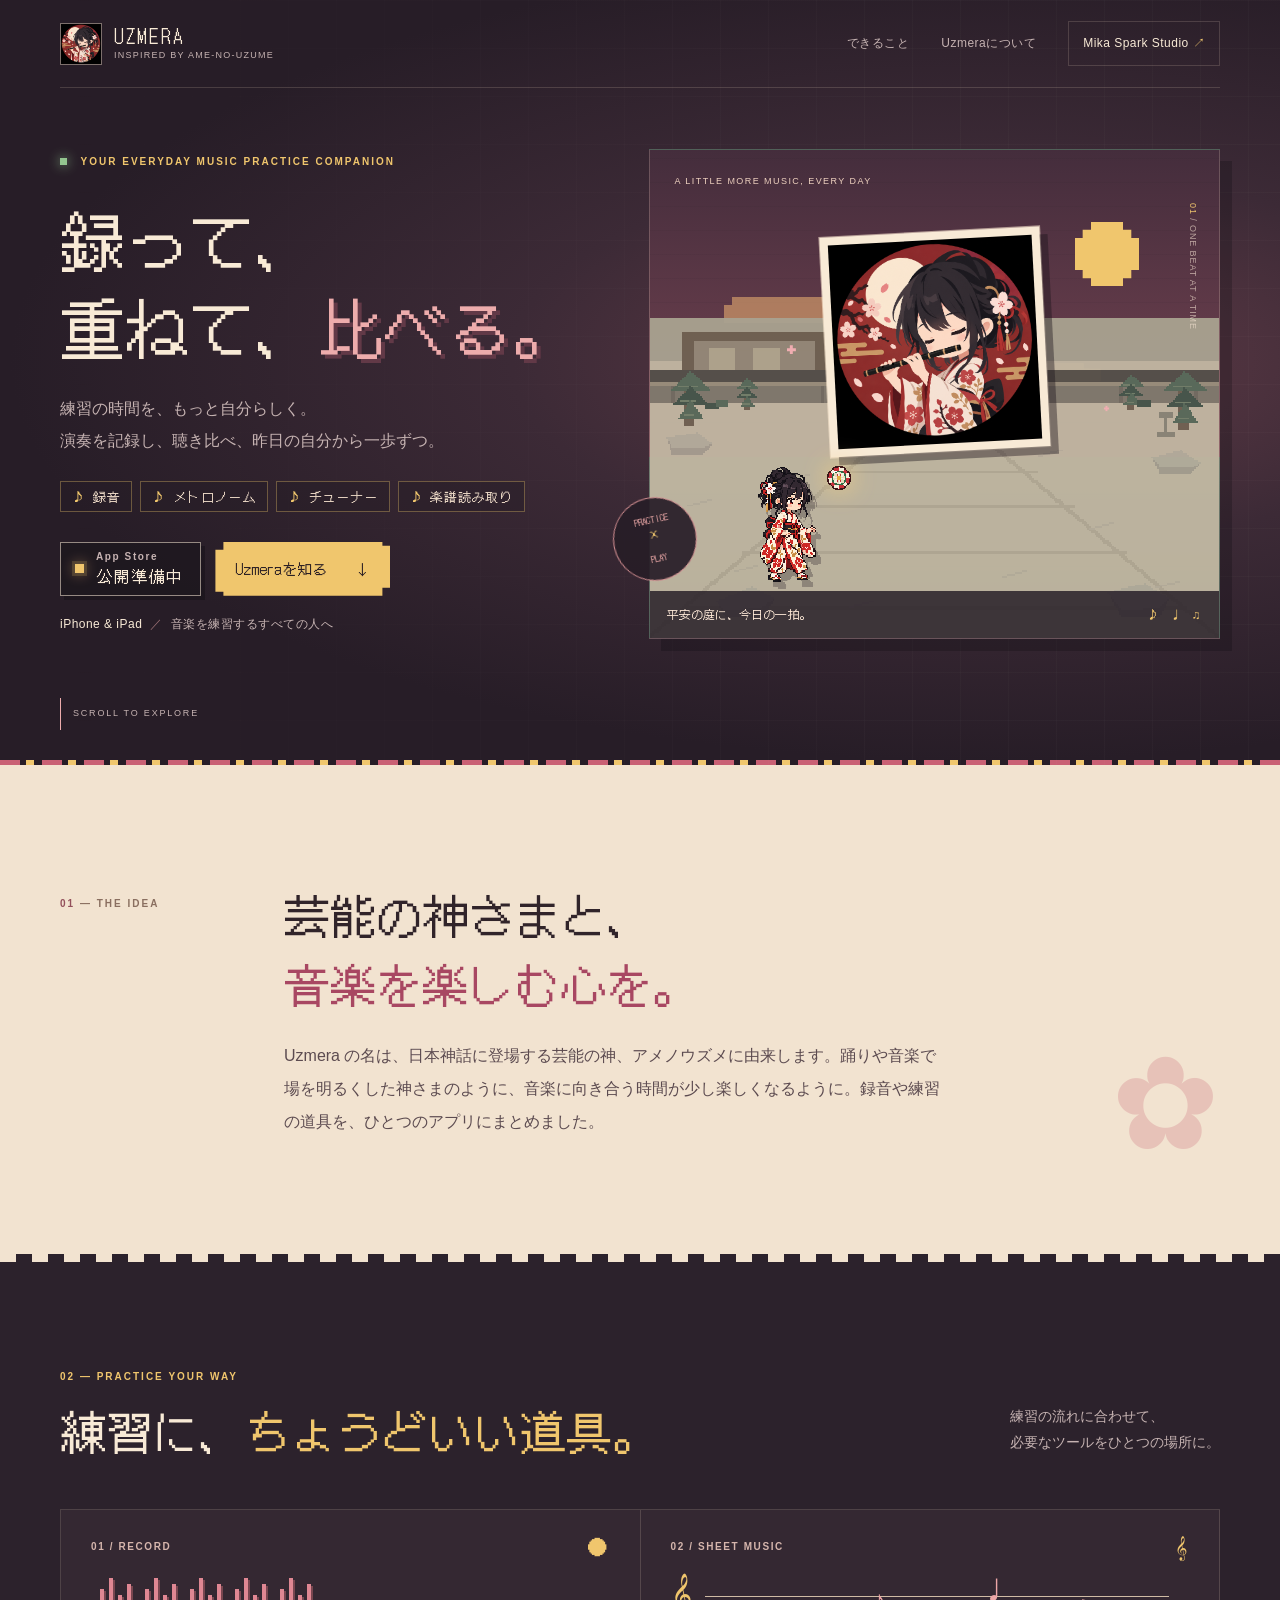
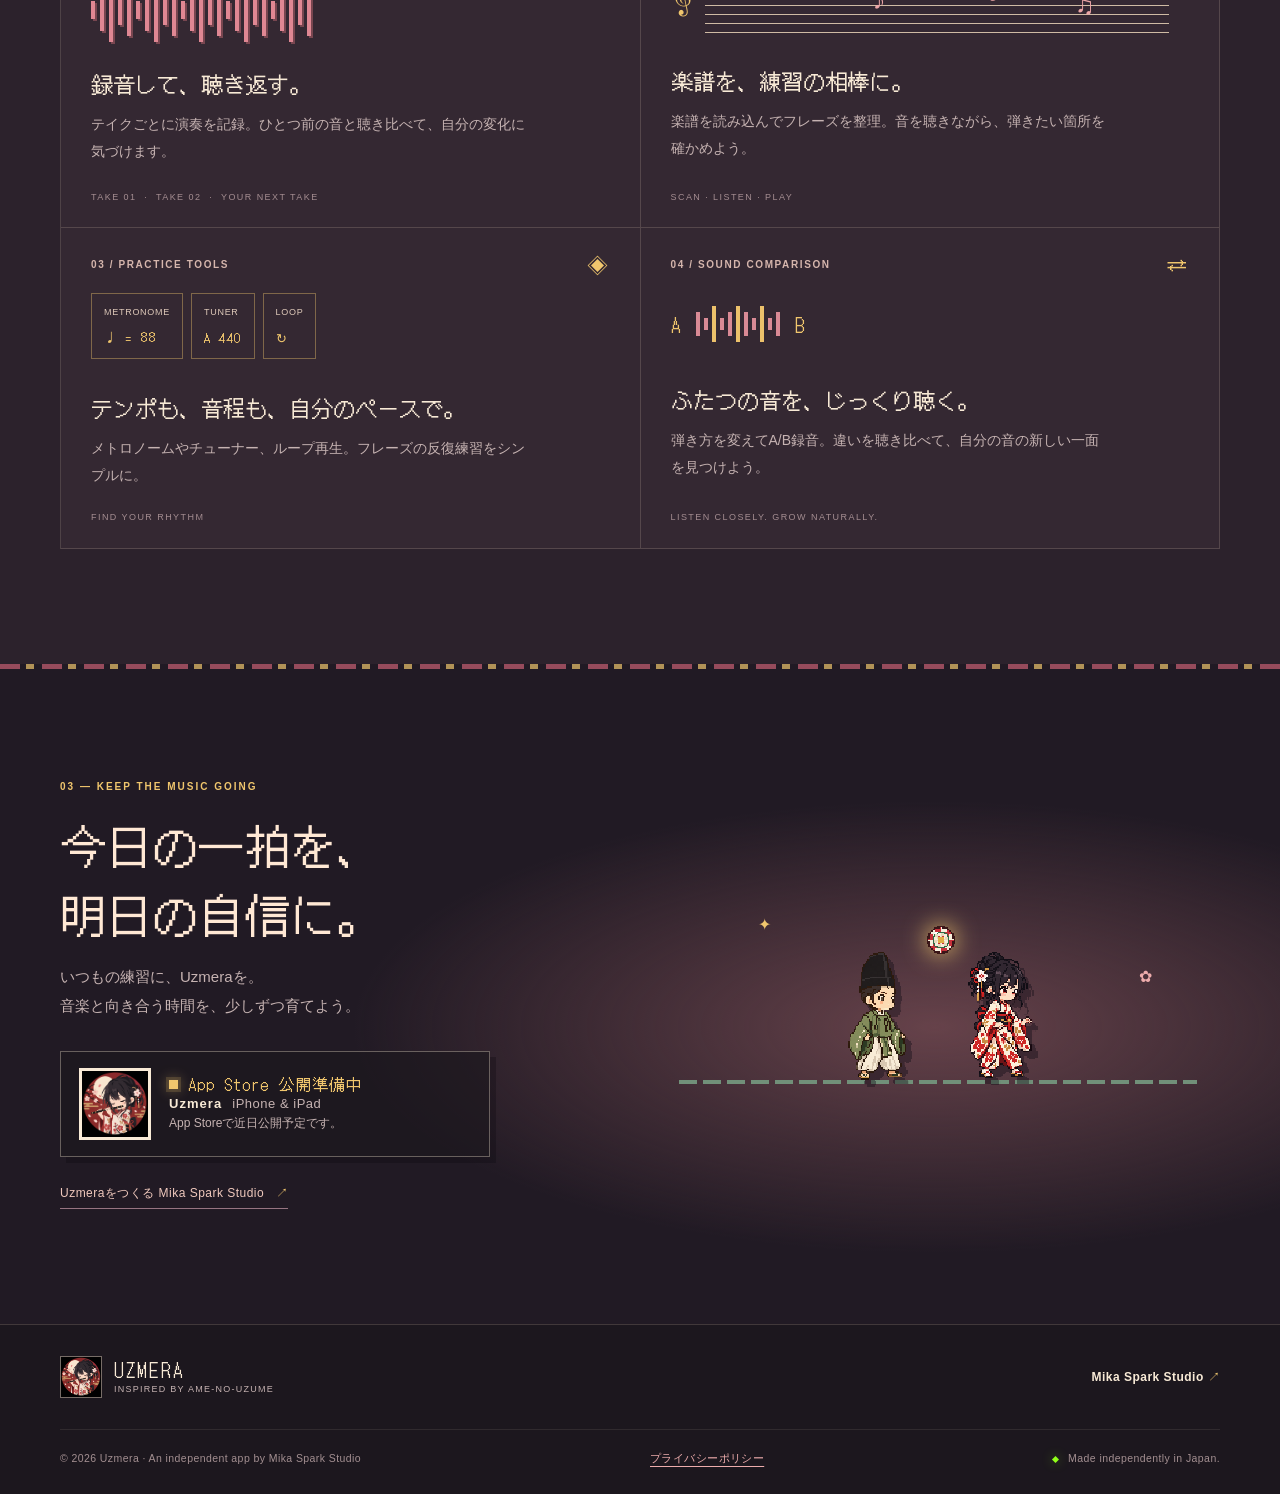
==== commit adb59b07: "Add Uzmera privacy policy" ====
--- a/index.html
+++ b/index.html
@@ -86,7 +86,7 @@
           <a class="studio-link" href="https://mikaspark.com/">Uzmeraをつくる Mika Spark Studio <span>↗</span></a></div><div class="closing-art"><img src="assets/kemari-eboshi.png" width="64" height="96" alt="烏帽子をかぶったけまり" loading="lazy" decoding="async"><img src="assets/kemari-girl-idle.png" width="64" height="96" alt="着物姿のけまり" loading="lazy" decoding="async"><img class="closing-ball" src="assets/kemari-ball.png" width="20" height="20" alt="" aria-hidden="true"><div class="ground-line"></div><span class="closing-sparkle sparkle-a">✦</span><span class="closing-sparkle sparkle-b">✿</span></div></div>
     </section>
   </main>
-  <footer class="footer"><div class="wrap footer-inner"><a class="brand" href="#top"><img class="brand-icon" src="assets/uzmera-app-icon.png" width="512" height="512" alt=""><span>UZMERA<small> INSPIRED BY AME-NO-UZUME</small></span></a><a class="footer-studio" href="https://mikaspark.com/">Mika Spark Studio <span>↗</span></a></div><div class="wrap footer-bottom"><p>© 2026 Uzmera · An independent app by Mika Spark Studio</p><p class="footer-made">Made independently in Japan.</p></div></footer>
+  <footer class="footer"><div class="wrap footer-inner"><a class="brand" href="#top"><img class="brand-icon" src="assets/uzmera-app-icon.png" width="512" height="512" alt=""><span>UZMERA<small> INSPIRED BY AME-NO-UZUME</small></span></a><a class="footer-studio" href="https://mikaspark.com/">Mika Spark Studio <span>↗</span></a></div><div class="wrap footer-bottom"><p>© 2026 Uzmera · An independent app by Mika Spark Studio</p><a href="/privacy/">プライバシーポリシー</a><p class="footer-made">Made independently in Japan.</p></div></footer>
   <script>
     // スクロール出現（IntersectionObserverのみ・ライブラリなし）。JSが動かない環境と prefers-reduced-motion では何も隠さない。
     (function () {
--- a/styles.css
+++ b/styles.css
@@ -309,3 +309,18 @@
   *, *::before, *::after { animation: none !important; transition: none !important; }
   [data-reveal] { opacity: 1 !important; transform: none !important; }
 }
+
+/* Privacy policy */
+.legal-topbar { position: relative; }
+.legal-main { max-width: 840px; padding-block: 84px 104px; }
+.legal-main h1 { margin-top: 20px; color: var(--paper); font: 400 clamp(30px, 5vw, 46px)/1.4 var(--pixel); }
+.legal-lead { margin-top: 24px; color: var(--muted); line-height: 2; }
+.legal-date { margin-top: 18px; color: var(--muted); font-size: 13px; }
+.legal-content { margin-top: 52px; }
+.legal-content section { padding-block: 26px; border-top: 1px solid var(--line); }
+.legal-content h2 { margin-bottom: 14px; color: var(--gold); font-size: 18px; line-height: 1.6; }
+.legal-content p { color: var(--cream); font-size: 15px; line-height: 2; overflow-wrap: anywhere; }
+.legal-content p + p { margin-top: 14px; }
+.legal-content a, .legal-back, .footer-bottom a { color: var(--rose-light); text-underline-offset: 4px; }
+.legal-back { display: inline-block; margin-top: 28px; }
+@media (max-width: 600px) { .legal-main { padding-block: 56px 72px; } .legal-content { margin-top: 36px; } }
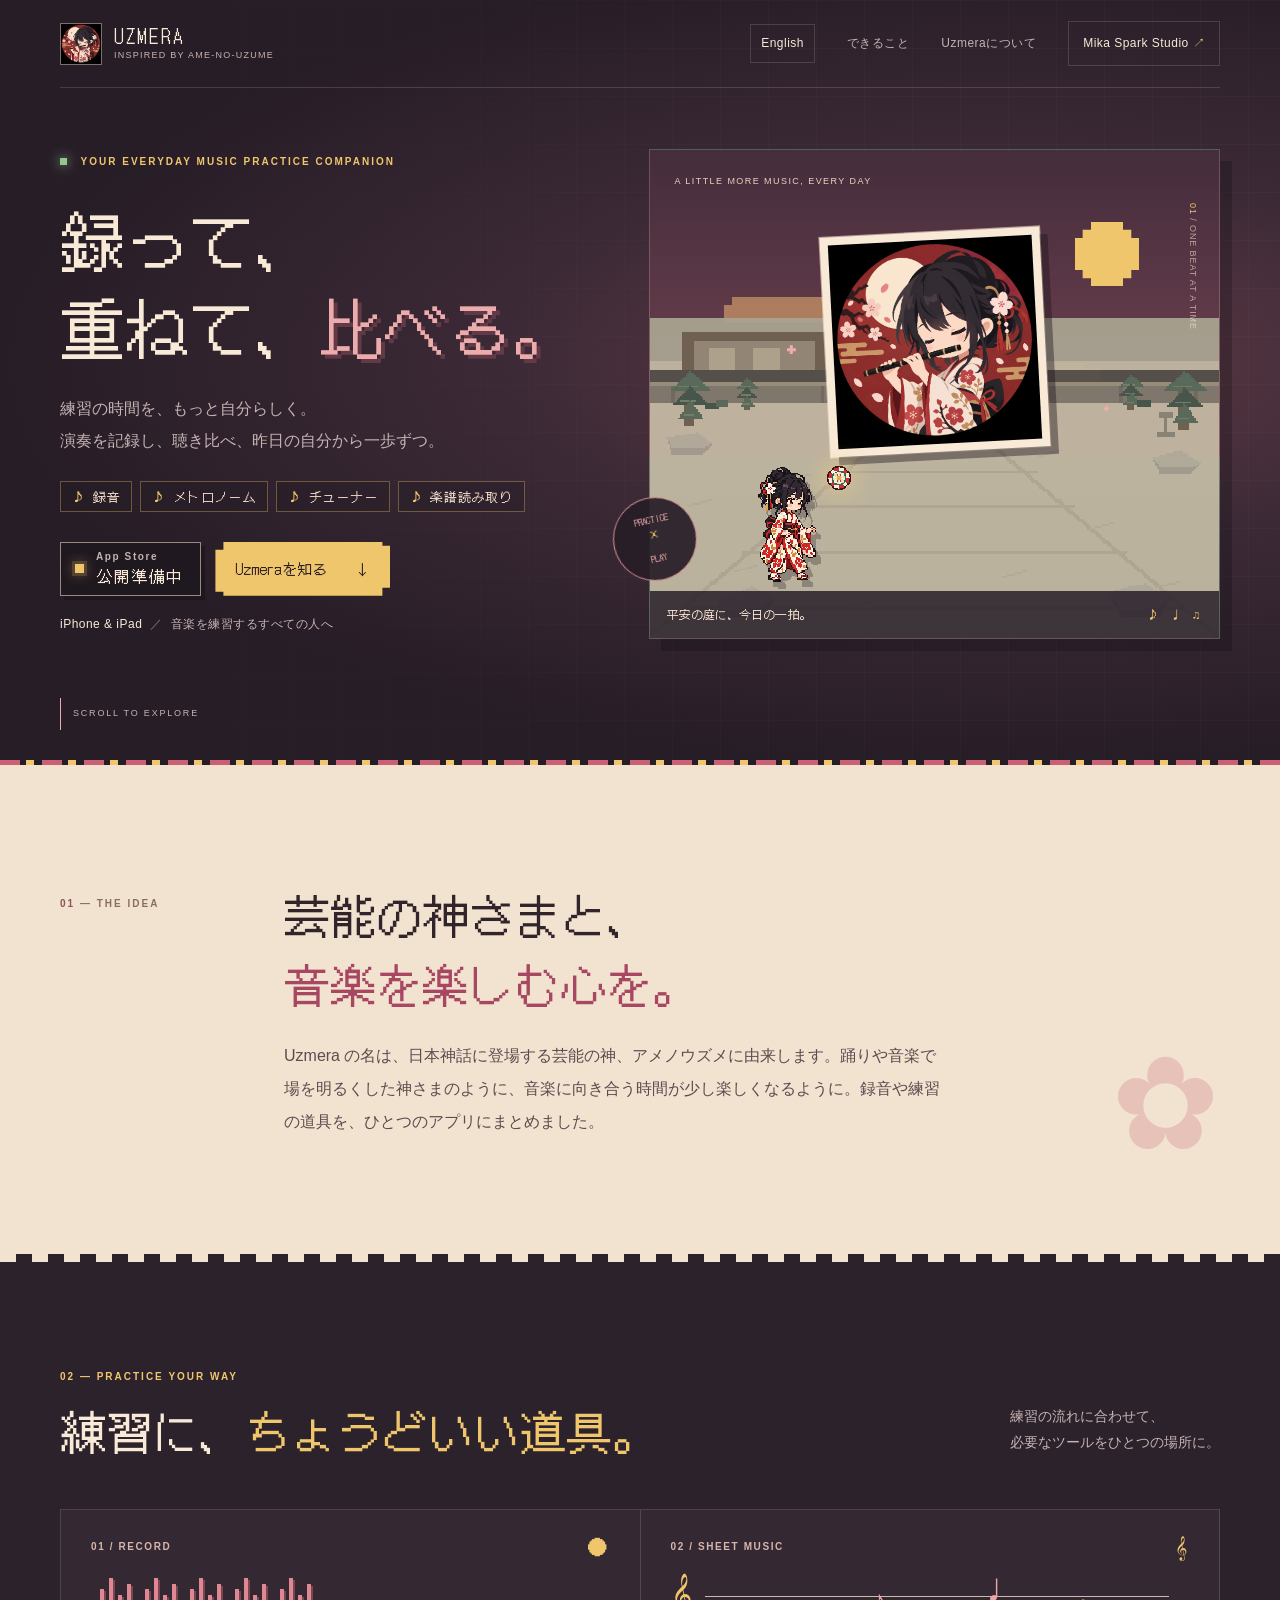
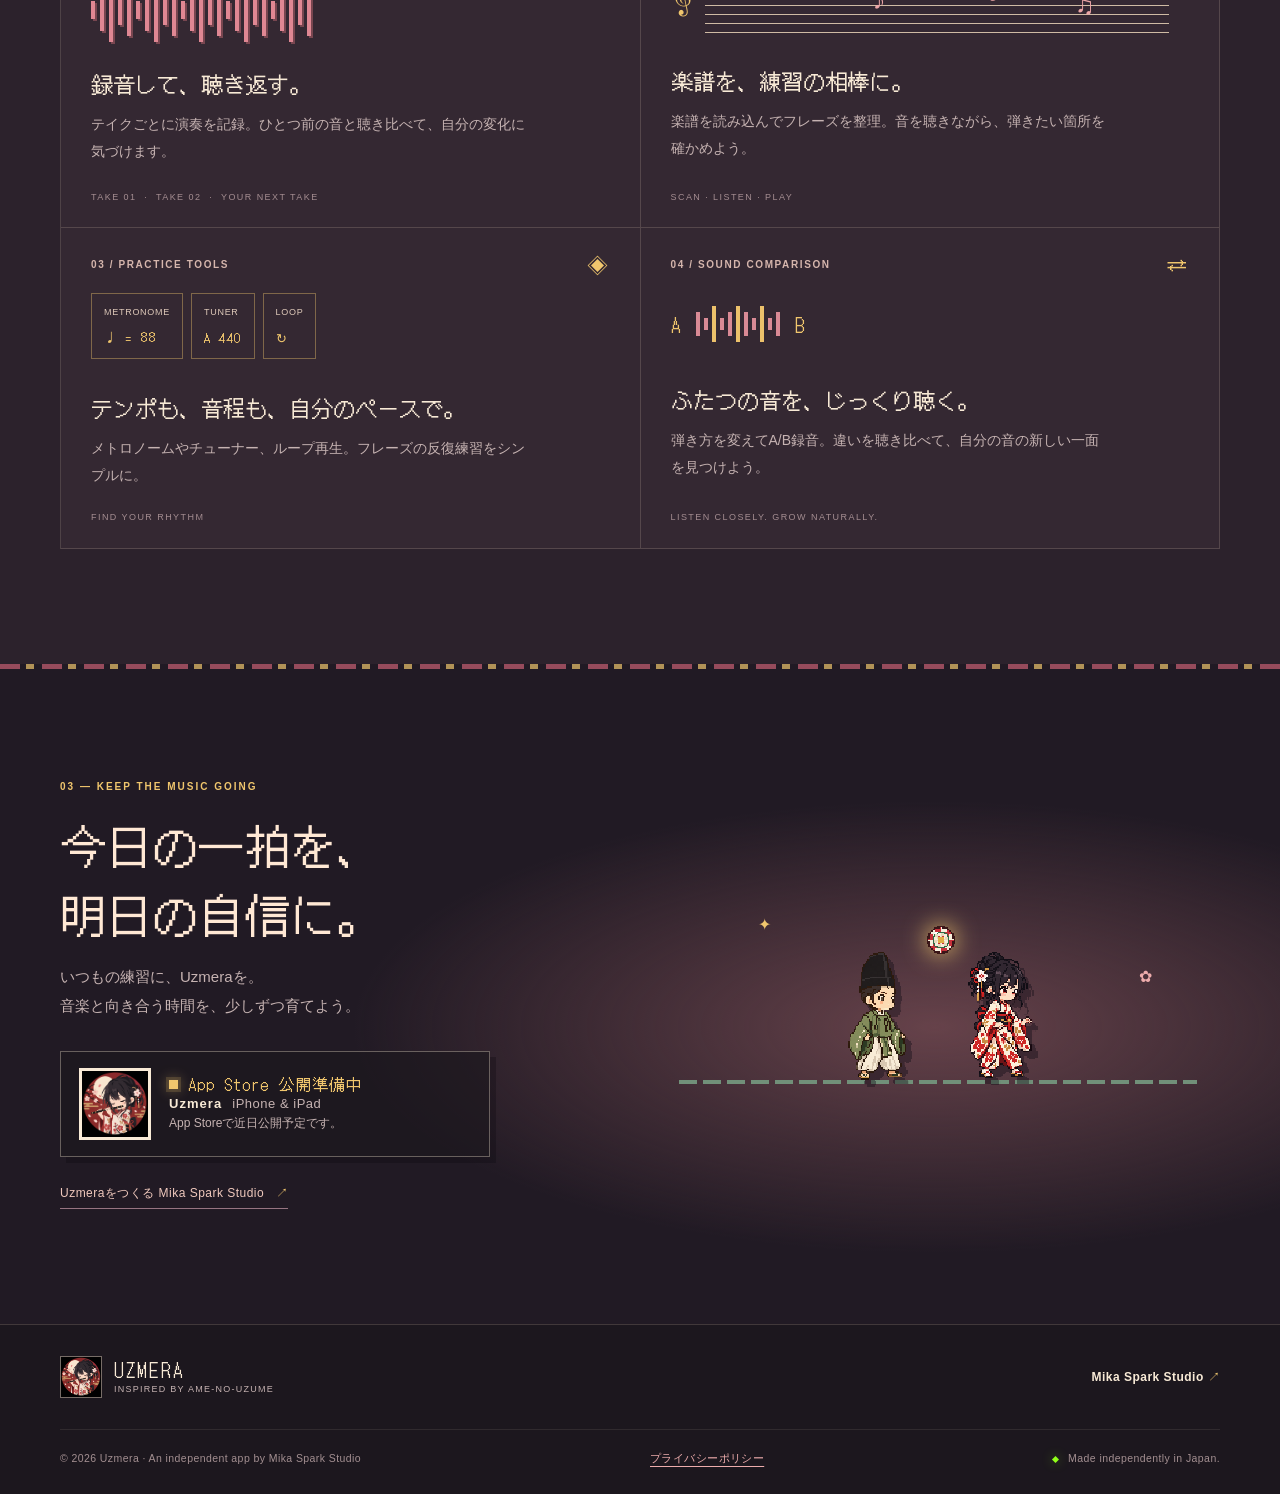
==== commit 479ea479: "Add English Uzmera website and privacy policy" ====
--- a/index.html
+++ b/index.html
@@ -10,6 +10,8 @@
   <meta property="og:description" content="録って、重ねて、比べる。練習を支える音楽ツール。">
   <meta property="og:url" content="https://uzmera.mikaspark.com/">
   <meta property="og:image" content="https://uzmera.mikaspark.com/assets/kemari-garden.png">
+  <link rel="alternate" hreflang="ja" href="https://uzmera.mikaspark.com/">
+  <link rel="alternate" hreflang="en" href="https://uzmera.mikaspark.com/en/">
   <title>Uzmera — 音楽練習を、もっと自由に。</title>
   <link rel="icon" href="assets/uzmera-app-icon.png" type="image/png">
   <link rel="stylesheet" href="styles.css">
@@ -18,7 +20,7 @@
   <a class="skip-link" href="#main">本文へ</a>
   <header class="topbar wrap">
     <a class="brand" href="#top" aria-label="Uzmera ホーム"><img class="brand-icon" src="assets/uzmera-app-icon.png" width="512" height="512" alt=""><span>UZMERA<small> INSPIRED BY AME-NO-UZUME</small></span></a>
-    <nav aria-label="メインナビゲーション"><a href="#features">できること</a><a href="#about">Uzmeraについて</a><a class="nav-cta" href="https://mikaspark.com/">Mika Spark Studio <span aria-hidden="true">↗</span></a></nav>
+    <nav aria-label="メインナビゲーション"><a class="nav-cta language-switch" href="/en/" hreflang="en" lang="en">English</a><a href="#features">できること</a><a href="#about">Uzmeraについて</a><a class="nav-cta" href="https://mikaspark.com/">Mika Spark Studio <span aria-hidden="true">↗</span></a></nav>
   </header>
   <main id="main">
     <section class="hero" id="top">
--- a/styles.css
+++ b/styles.css
@@ -324,3 +324,12 @@
 .legal-content a, .legal-back, .footer-bottom a { color: var(--rose-light); text-underline-offset: 4px; }
 .legal-back { display: inline-block; margin-top: 28px; }
 @media (max-width: 600px) { .legal-main { padding-block: 56px 72px; } .legal-content { margin-top: 36px; } }
+
+/* Language links remain available on narrow screens. */
+.topbar nav .language-switch { padding: 8px 10px; font-size: 12px; white-space: nowrap; }
+html[lang="en"] .hero h1 { font-size: clamp(34px, 4.3vw, 56px); }
+@media (max-width: 430px) {
+  .topbar nav { gap: 7px; }
+  .topbar nav .language-switch { padding: 9px 7px; font-size: 11px; }
+  html[lang="en"] .hero h1 { font-size: clamp(29px, 8vw, 40px); }
+}
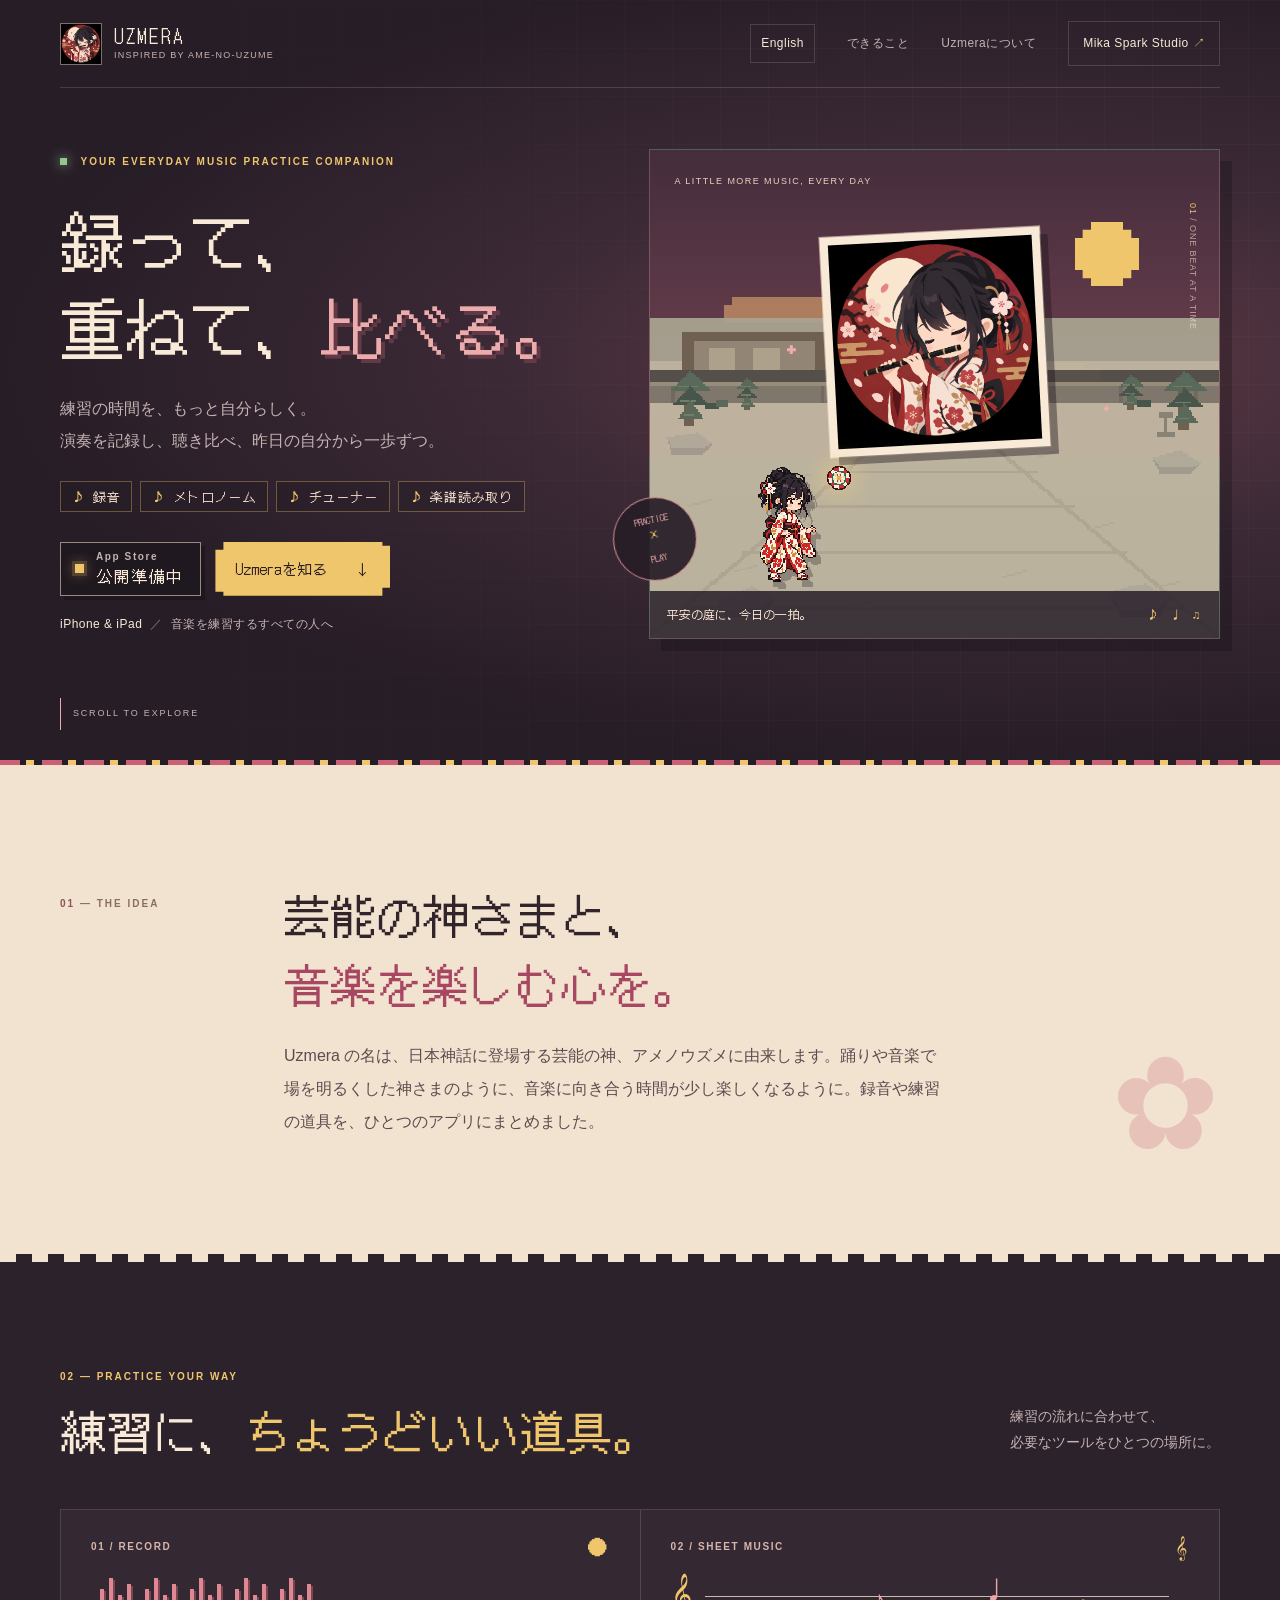
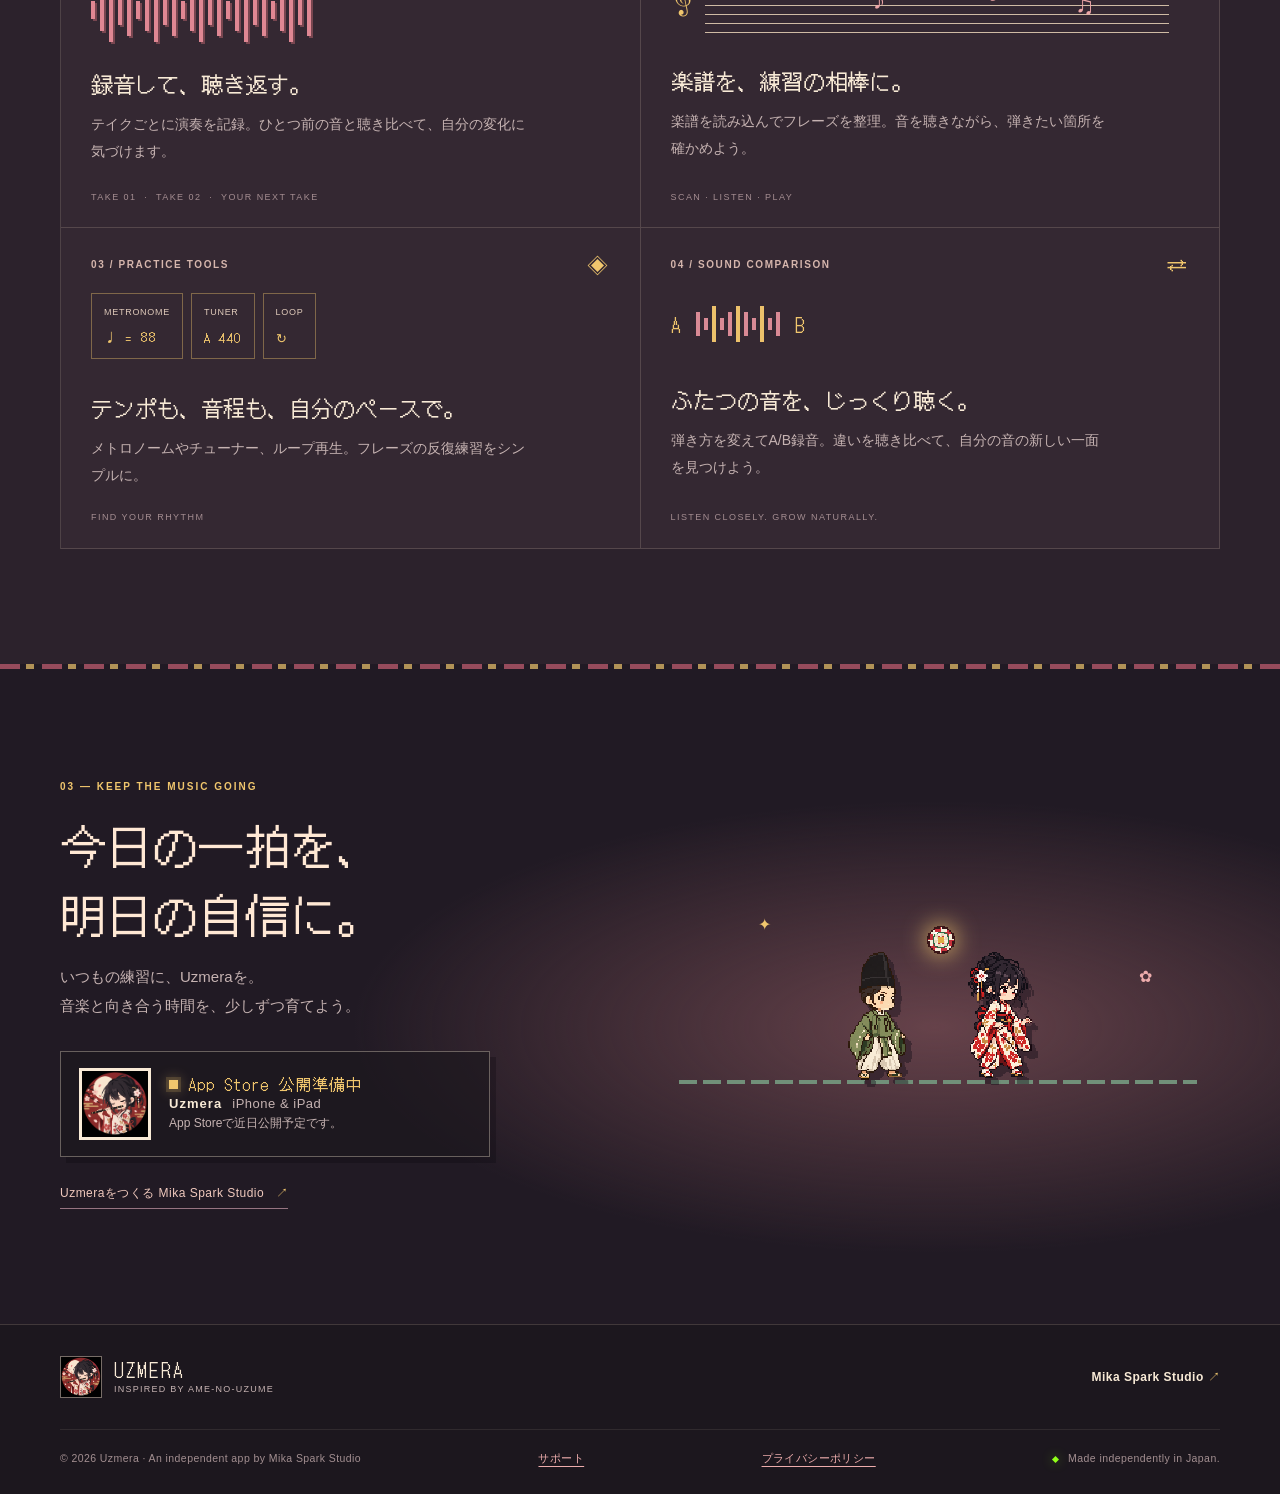
==== commit 2afe2eba: "Add Uzmera support pages" ====
--- a/index.html
+++ b/index.html
@@ -88,7 +88,7 @@
           <a class="studio-link" href="https://mikaspark.com/">Uzmeraをつくる Mika Spark Studio <span>↗</span></a></div><div class="closing-art"><img src="assets/kemari-eboshi.png" width="64" height="96" alt="烏帽子をかぶったけまり" loading="lazy" decoding="async"><img src="assets/kemari-girl-idle.png" width="64" height="96" alt="着物姿のけまり" loading="lazy" decoding="async"><img class="closing-ball" src="assets/kemari-ball.png" width="20" height="20" alt="" aria-hidden="true"><div class="ground-line"></div><span class="closing-sparkle sparkle-a">✦</span><span class="closing-sparkle sparkle-b">✿</span></div></div>
     </section>
   </main>
-  <footer class="footer"><div class="wrap footer-inner"><a class="brand" href="#top"><img class="brand-icon" src="assets/uzmera-app-icon.png" width="512" height="512" alt=""><span>UZMERA<small> INSPIRED BY AME-NO-UZUME</small></span></a><a class="footer-studio" href="https://mikaspark.com/">Mika Spark Studio <span>↗</span></a></div><div class="wrap footer-bottom"><p>© 2026 Uzmera · An independent app by Mika Spark Studio</p><a href="/privacy/">プライバシーポリシー</a><p class="footer-made">Made independently in Japan.</p></div></footer>
+  <footer class="footer"><div class="wrap footer-inner"><a class="brand" href="#top"><img class="brand-icon" src="assets/uzmera-app-icon.png" width="512" height="512" alt=""><span>UZMERA<small> INSPIRED BY AME-NO-UZUME</small></span></a><a class="footer-studio" href="https://mikaspark.com/">Mika Spark Studio <span>↗</span></a></div><div class="wrap footer-bottom"><p>© 2026 Uzmera · An independent app by Mika Spark Studio</p><a href="/support/">サポート</a><a href="/privacy/">プライバシーポリシー</a><p class="footer-made">Made independently in Japan.</p></div></footer>
   <script>
     // スクロール出現（IntersectionObserverのみ・ライブラリなし）。JSが動かない環境と prefers-reduced-motion では何も隠さない。
     (function () {
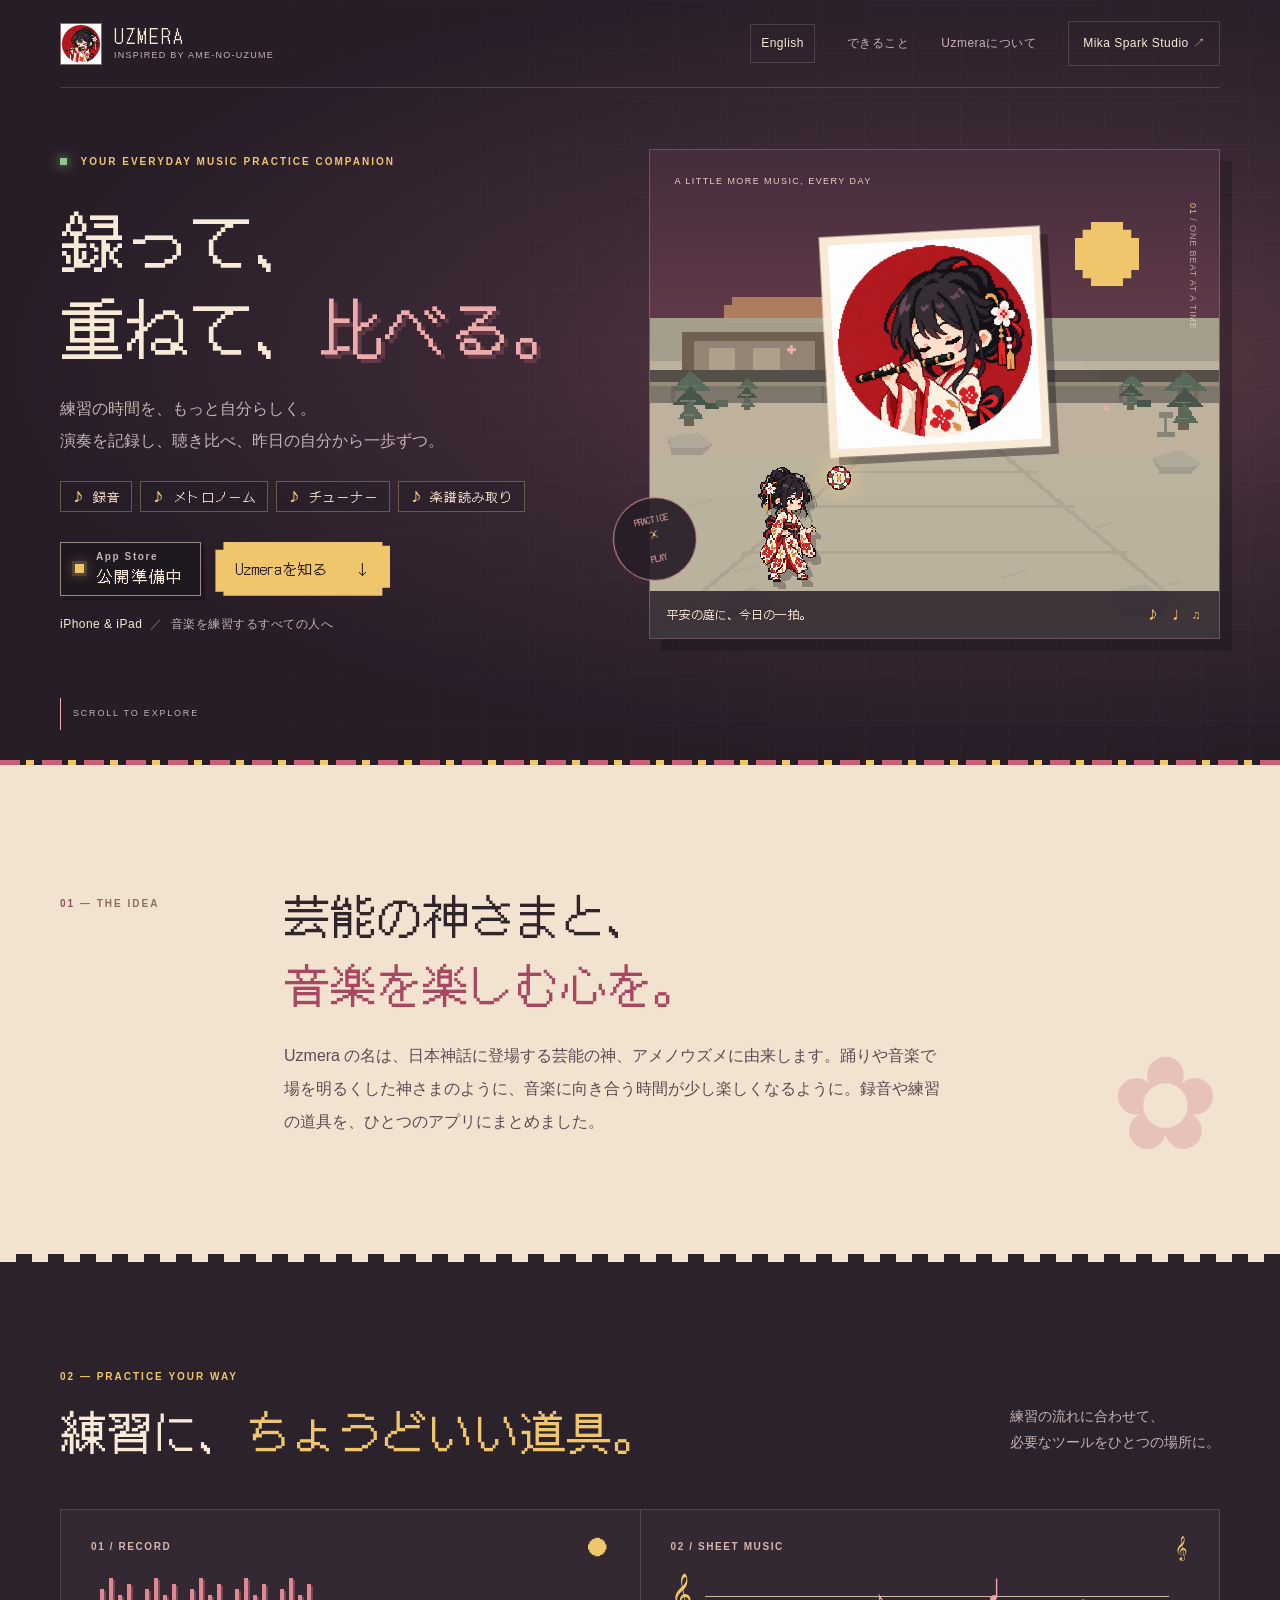
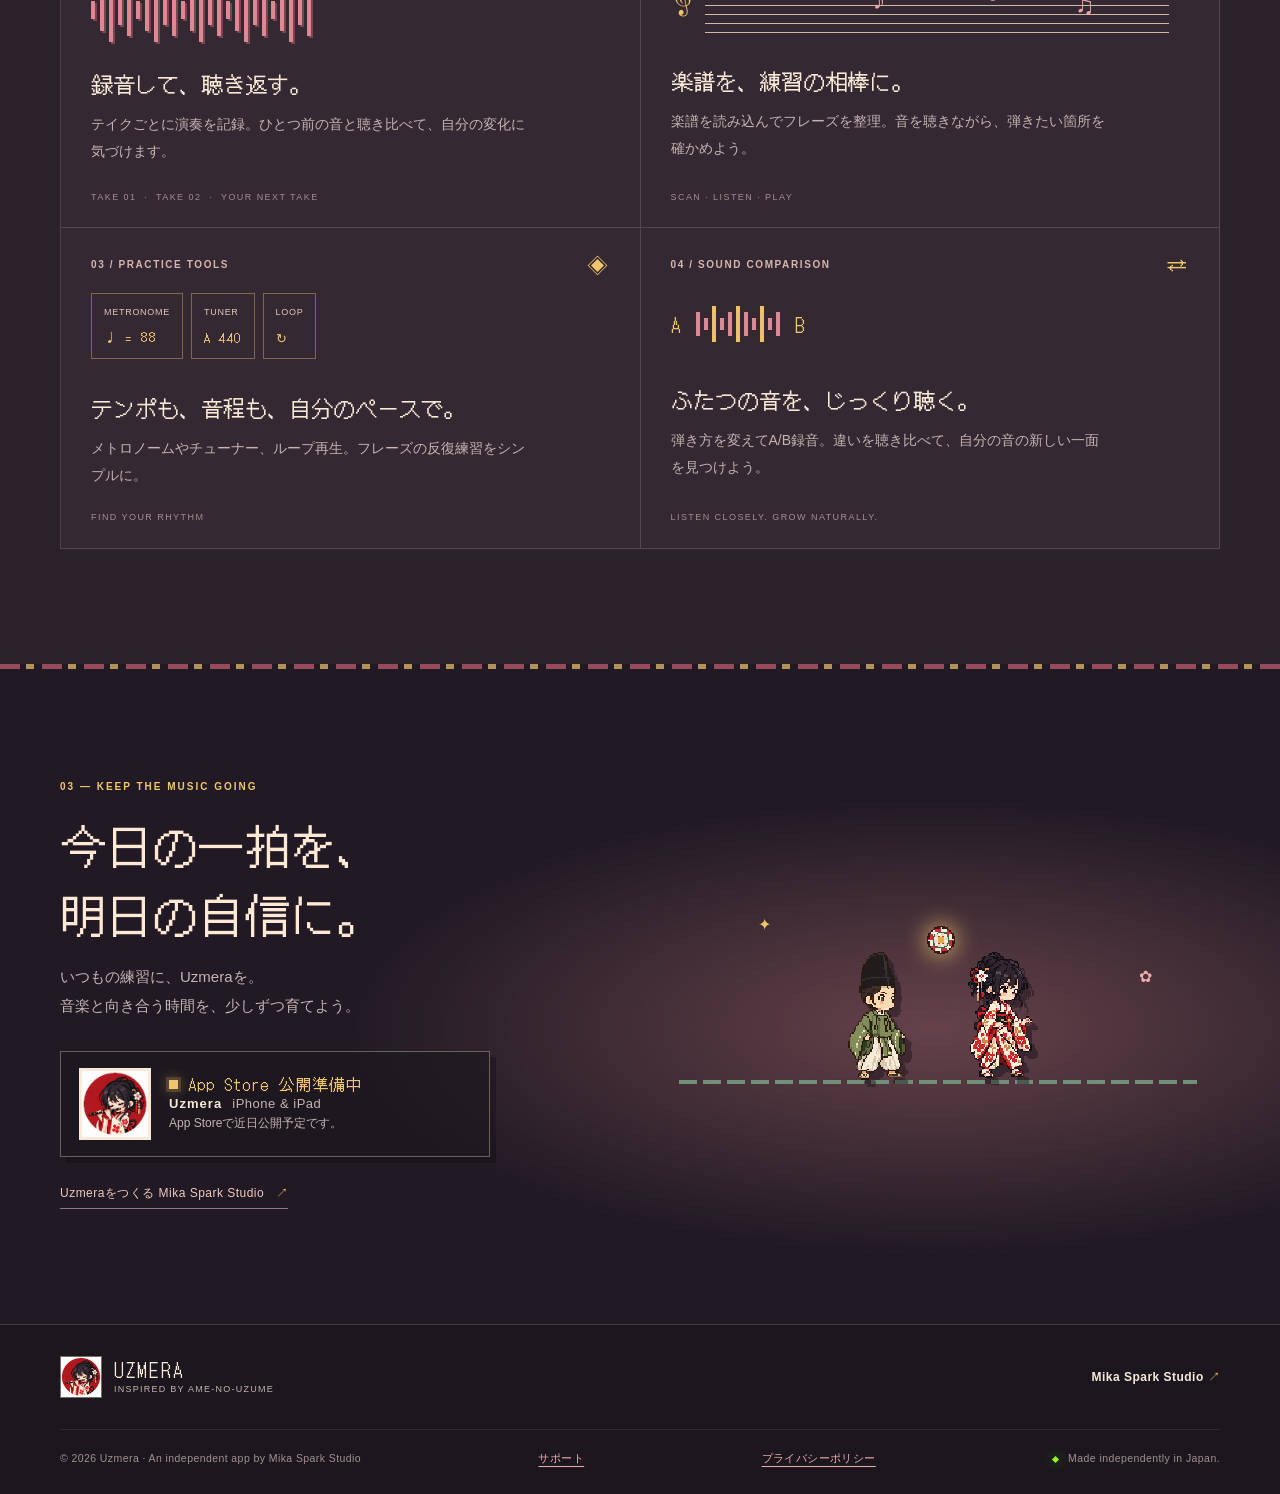
==== commit 56e4f76b: "Replace the app icon with the new pixel-art icon New Uzmera app icon (1254x1254): a pixel-art girl i" ====
--- a/index.html
+++ b/index.html
@@ -42,7 +42,7 @@
         <div class="hero-stage-frame"><div class="hero-stage" role="img" aria-label="けまりが毬を蹴る庭のピクセルアート">
           <div class="stage-sun"></div><div class="stage-cloud cloud-one"></div><div class="stage-cloud cloud-two"></div>
           <span class="stage-label">A LITTLE MORE MUSIC, EVERY DAY</span>
-          <div class="app-icon-plaque"><img src="assets/uzmera-app-icon.png" width="512" height="512" alt="Uzmera アプリアイコン：桜と月を背景に篠笛を奏でる少女"></div>
+          <div class="app-icon-plaque"><img src="assets/uzmera-app-icon.png" width="512" height="512" alt="Uzmera アプリアイコン：赤い丸を背景に篠笛を奏でる着物の少女（ドット絵）"></div>
           <img class="garden" src="assets/kemari-garden.png" width="320" height="180" alt="桜の咲く庭のピクセルアート">
           <img class="player" src="assets/kemari-girl-idle.png" width="64" height="96" alt="毬を蹴る着物姿のけまり">
           <img class="ball" src="assets/kemari-ball.png" width="20" height="20" alt="" aria-hidden="true">
